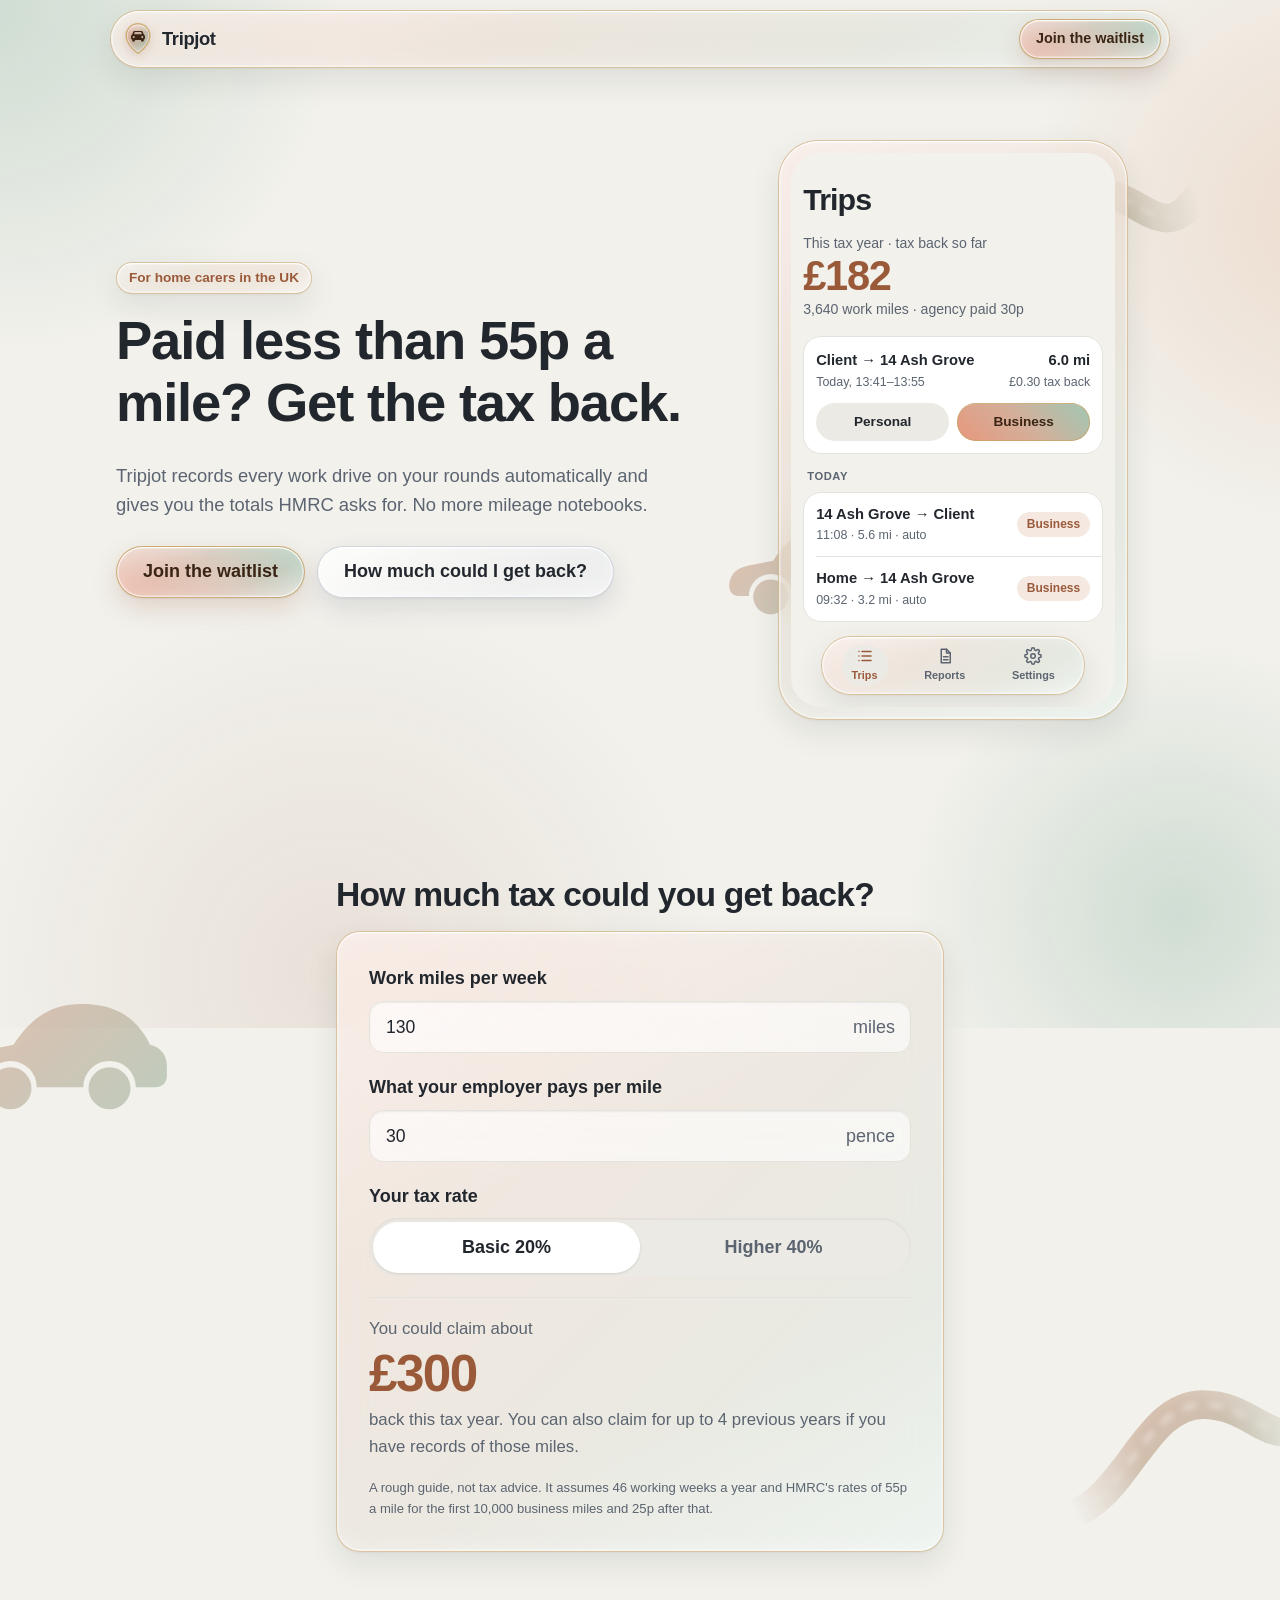
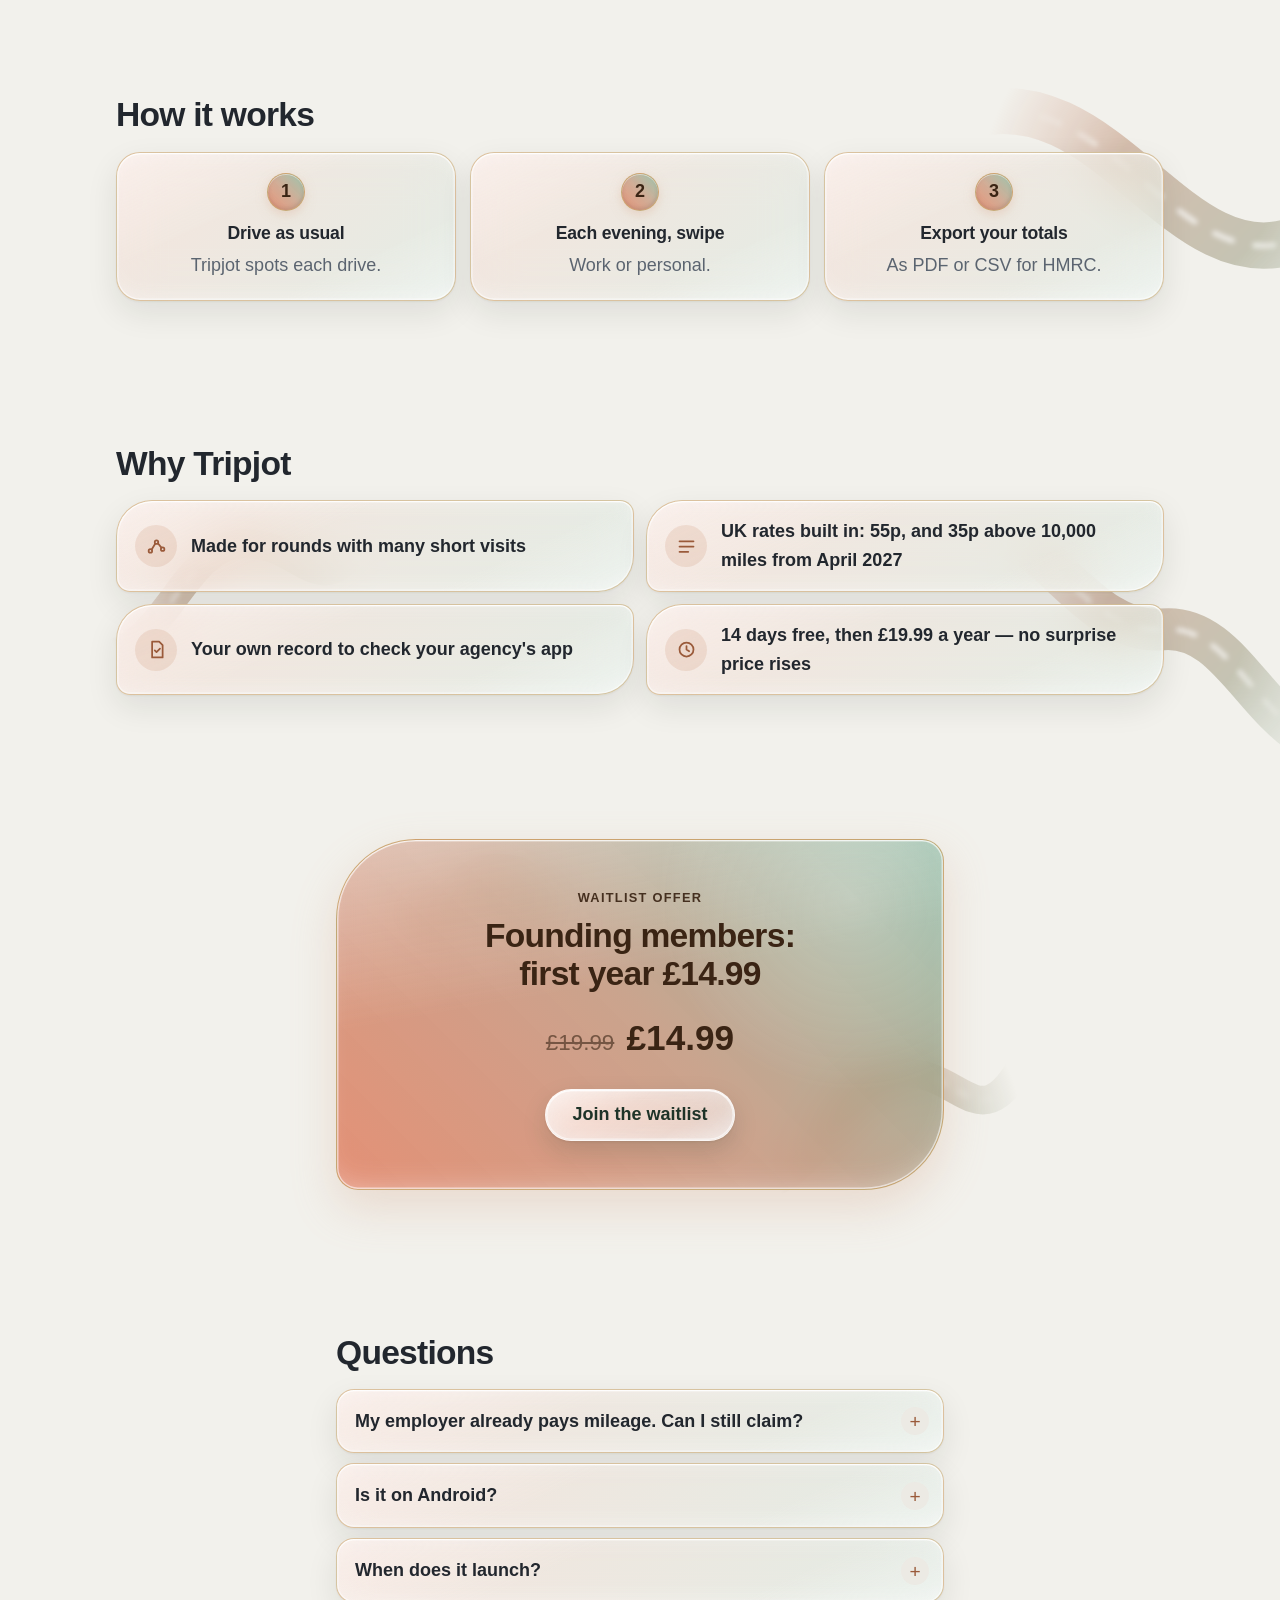
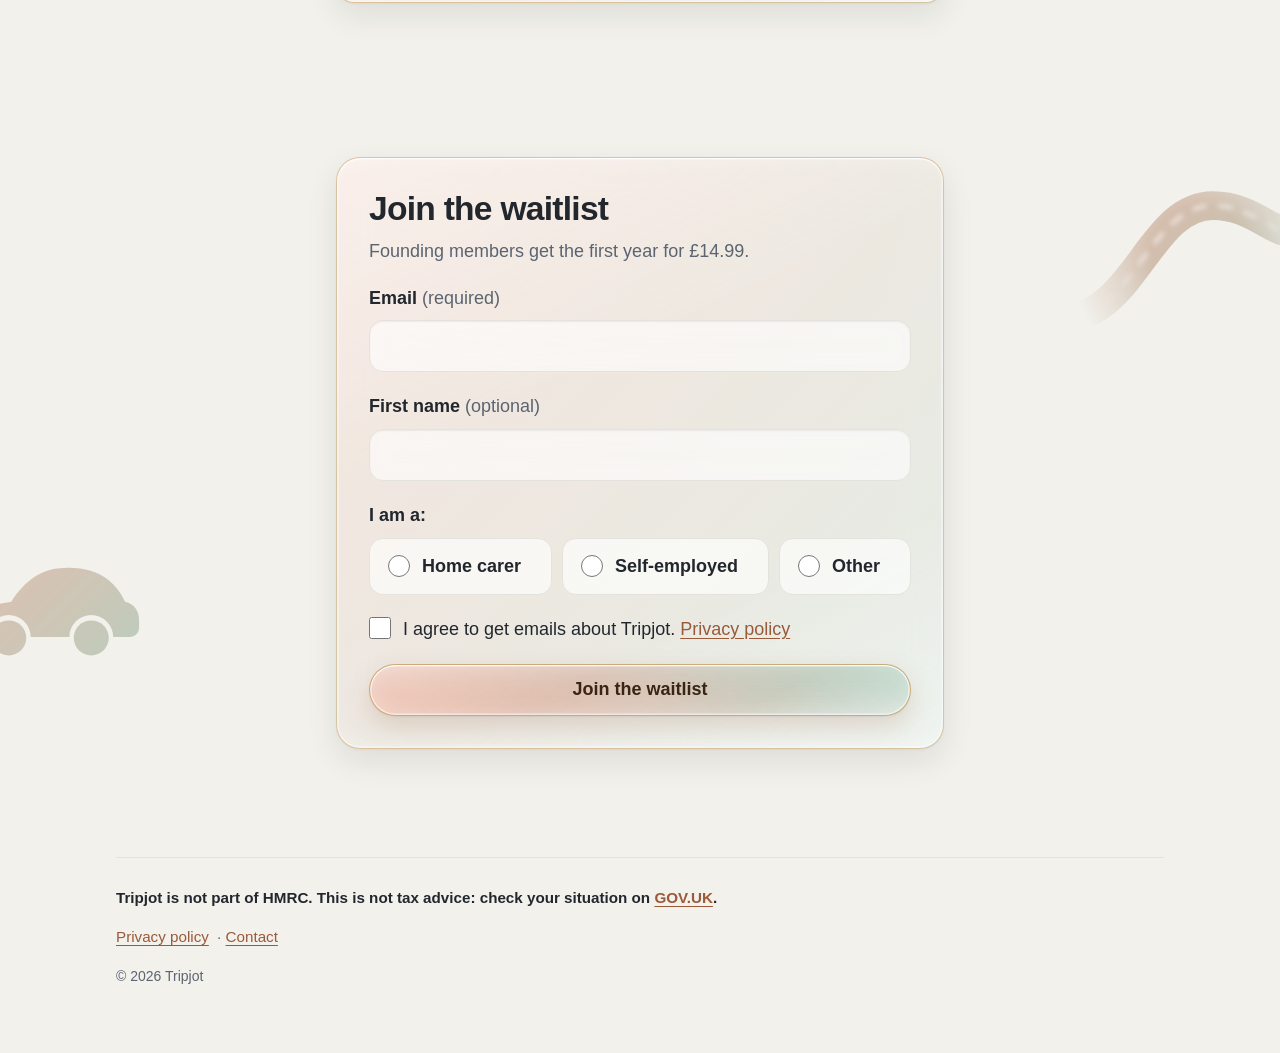
==== website/public/index.html @ 2e05c08e "Undo the three theme-switch repaint attempts and hide the theme/colour switches Restores app.js, the" ====
<!doctype html>
<html lang="en-GB">
<head>
  <meta charset="utf-8">
  <meta name="viewport" content="width=device-width, initial-scale=1, viewport-fit=cover">
  <title>Tripjot – mileage tax back for home carers</title>
  <meta name="description" content="Paid less than 55p a mile? Tripjot records every work drive on your rounds automatically and gives you the totals HMRC asks for. Built for home carers in the UK.">
  <meta property="og:title" content="Paid less than 55p a mile? Get the tax back.">
  <meta property="og:description" content="Tripjot records every work drive on your rounds automatically. Built for home carers in the UK. Join the waitlist.">
  <meta property="og:type" content="website">
  <meta property="og:site_name" content="Tripjot">
  <meta property="og:url" content="https://tripjot.app/">
  <meta property="og:image" content="https://tripjot.app/og-image.png">
  <meta property="og:image:width" content="1200">
  <meta property="og:image:height" content="630">
  <meta property="og:image:alt" content="Tripjot: paid less than 55p a mile? Get the tax back.">
  <meta property="og:locale" content="en_GB">
  <meta name="twitter:card" content="summary_large_image">
  <meta name="color-scheme" content="light dark">
  <meta name="theme-color" content="#f2f1ec">
  <link rel="canonical" href="https://tripjot.app/">
  <link rel="icon" href="favicon-copper.svg" type="image/svg+xml">
  <link rel="stylesheet" href="styles.css">
  <script src="theme.js"></script>
  <script defer src="https://cloud.umami.is/script.js" data-website-id="fa9ec1e7-fa1b-4f65-b06d-aec7f8051160" data-domains="tripjot.app"></script>
</head>
<body>
  <header class="topbar">
    <div class="wrap topbar-inner">
      <a class="logo" href="#top" aria-label="Tripjot home">
        <svg class="logo-mark" viewBox="0 0 64 64" aria-hidden="true"><defs><clipPath id="lgClip"><path d="M32 5C20.4 5 11 14.2 11 25.6c0 14.6 16.4 28.4 19.4 30.8a2.5 2.5 0 0 0 3.2 0C36.6 54 53 40.2 53 25.6 53 14.2 43.6 5 32 5z"/></clipPath><mask id="lgCar" maskUnits="userSpaceOnUse" x="0" y="0" width="64" height="64"><path fill="#fff" d="M25.6 17.6h12.8a2.2 2.2 0 0 1 2 1.4l2.2 5.8H21.4l2.2-5.8a2.2 2.2 0 0 1 2-1.4z"/><rect fill="#fff" x="19.6" y="24" width="24.8" height="9.6" rx="3.2"/><rect fill="#fff" x="21.8" y="32" width="4.8" height="4.4" rx="1.5"/><rect fill="#fff" x="37.4" y="32" width="4.8" height="4.4" rx="1.5"/><path fill="#000" d="M26.4 19.6h11.2l1.5 3.8H24.9z"/><circle fill="#000" cx="24.4" cy="28.6" r="1.9"/><circle fill="#000" cx="39.6" cy="28.6" r="1.9"/></mask><linearGradient id="lgTint" x1="0" y1="0" x2="1" y2="1"><stop offset="0" class="lg-a"/><stop offset="1" class="lg-b"/></linearGradient><linearGradient id="lgSheen" x1="0" y1="0" x2="1" y2="1"><stop offset="0" class="lg-s"/><stop offset=".38" class="lg-0"/><stop offset=".72" class="lg-0"/><stop offset="1" class="lg-s"/></linearGradient><linearGradient id="lgGlowT" x1="0" y1="0" x2="0" y2="1"><stop offset="0" class="lg-g"/><stop offset="1" class="lg-0"/></linearGradient><linearGradient id="lgGlowB" x1="0" y1="1" x2="0" y2="0"><stop offset="0" class="lg-g"/><stop offset="1" class="lg-0"/></linearGradient></defs><path class="lg-base" d="M32 5C20.4 5 11 14.2 11 25.6c0 14.6 16.4 28.4 19.4 30.8a2.5 2.5 0 0 0 3.2 0C36.6 54 53 40.2 53 25.6 53 14.2 43.6 5 32 5z"/><path d="M32 5C20.4 5 11 14.2 11 25.6c0 14.6 16.4 28.4 19.4 30.8a2.5 2.5 0 0 0 3.2 0C36.6 54 53 40.2 53 25.6 53 14.2 43.6 5 32 5z" fill="url(#lgTint)"/><g clip-path="url(#lgClip)"><rect width="64" height="64" fill="url(#lgSheen)" opacity=".7"/><rect y="5" width="64" height="16" fill="url(#lgGlowT)"/><rect y="40" width="64" height="18" fill="url(#lgGlowB)" opacity=".7"/><path class="lg-in" d="M32 5C20.4 5 11 14.2 11 25.6c0 14.6 16.4 28.4 19.4 30.8a2.5 2.5 0 0 0 3.2 0C36.6 54 53 40.2 53 25.6 53 14.2 43.6 5 32 5z" fill="none" stroke-width="3" vector-effect="non-scaling-stroke"/></g><path class="lg-rim" d="M32 5C20.4 5 11 14.2 11 25.6c0 14.6 16.4 28.4 19.4 30.8a2.5 2.5 0 0 0 3.2 0C36.6 54 53 40.2 53 25.6 53 14.2 43.6 5 32 5z" fill="none" stroke-width="1.5" vector-effect="non-scaling-stroke"/><rect class="lg-car" width="64" height="64" mask="url(#lgCar)"/></svg>
        <span>Tripjot</span>
      </a>
      <a class="btn btn-small" href="#waitlist" data-track="cta_click">Join the waitlist</a>
    </div>
  </header>

  <main id="top">
    <!-- 1. Hero -->
    <section class="hero">
      <div class="wrap hero-grid">
        <div class="hero-text">
          <p class="chip chip-glass eyebrow">For home carers in the UK</p>
          <h1>Paid less than 55p a mile? Get the tax back.</h1>
          <p class="lead">Tripjot records every work drive on your rounds automatically and gives you the totals HMRC asks for. No more mileage notebooks.</p>
          <div class="hero-actions">
            <a class="btn" href="#waitlist" data-track="cta_click">Join the waitlist</a>
            <a class="btn btn-glass" href="#calculator">How much could I get back?</a>
          </div>
        </div>

        <div class="hero-art" aria-hidden="true">
          <div class="orb orb-solid-a" style="width:230px; right:-40px; top:-30px"></div>
          <div class="orb orb-solid-b" style="width:180px; left:-30px; bottom:60px"></div>
          <div class="phone">
            <div class="app">
              <div class="app-head">
                <div class="app-title">Trips</div>
                <div class="app-sub">This tax year · tax back so far</div>
                <div class="app-big">£182</div>
                <div class="app-sub">3,640 work miles · agency paid 30p</div>
              </div>
              <div class="app-card app-review">
                <div class="app-row">
                  <div><b>Client → 14 Ash Grove</b><small>Today, 13:41–13:55</small></div>
                  <div class="r"><b>6.0 mi</b><small>£0.30 tax back</small></div>
                </div>
                <div class="app-pills"><span class="app-pill">Personal</span><span class="app-pill biz">Business</span></div>
              </div>
              <div class="app-label">Today</div>
              <div class="app-card app-list">
                <div class="app-row"><div><b>14 Ash Grove → Client</b><small>11:08 · 5.6 mi · auto</small></div><span class="app-chip">Business</span></div>
                <div class="app-row"><div><b>Home → 14 Ash Grove</b><small>09:32 · 3.2 mi · auto</small></div><span class="app-chip">Business</span></div>
              </div>
              <div class="tabbar">
                <span class="on"><svg viewBox="0 0 24 24"><path d="M8 6h12M8 12h12M8 18h12M4 6h.01M4 12h.01M4 18h.01"/></svg>Trips</span>
                <span><svg viewBox="0 0 24 24"><path d="M7 3h7l5 5v13H7z"/><path d="M14 3v5h5M10 13h6M10 17h6"/></svg>Reports</span>
                <span><svg viewBox="0 0 24 24"><circle cx="12" cy="12" r="3"/><path d="M19.4 15a1.7 1.7 0 0 0 .3 1.8l.1.1a2 2 0 1 1-2.8 2.8l-.1-.1a1.7 1.7 0 0 0-1.8-.3 1.7 1.7 0 0 0-1 1.5V21a2 2 0 1 1-4 0v-.1a1.7 1.7 0 0 0-1.1-1.5 1.7 1.7 0 0 0-1.8.3l-.1.1a2 2 0 1 1-2.8-2.8l.1-.1a1.7 1.7 0 0 0 .3-1.8 1.7 1.7 0 0 0-1.5-1H3a2 2 0 1 1 0-4h.1a1.7 1.7 0 0 0 1.5-1.1 1.7 1.7 0 0 0-.3-1.8l-.1-.1a2 2 0 1 1 2.8-2.8l.1.1a1.7 1.7 0 0 0 1.8.3H9a1.7 1.7 0 0 0 1-1.5V3a2 2 0 1 1 4 0v.1a1.7 1.7 0 0 0 1 1.5 1.7 1.7 0 0 0 1.8-.3l.1-.1a2 2 0 1 1 2.8 2.8l-.1.1a1.7 1.7 0 0 0-.3 1.8V9a1.7 1.7 0 0 0 1.5 1H21a2 2 0 1 1 0 4h-.1a1.7 1.7 0 0 0-1.5 1z"/></svg>Settings</span>
              </div>
            </div>
          </div>
        </div>
      </div>
    </section>

    <!-- 2. Calculator -->
    <section class="section" id="calculator">
      <div class="orb orb-solid-b" aria-hidden="true" style="width:240px; left:-60px; top:120px"></div>
      <div class="orb orb-solid-a" aria-hidden="true" style="width:200px; right:-40px; bottom:40px"></div>
      <div class="wrap narrow">
        <h2>How much tax could you get back?</h2>
        <form class="calc card" id="calc" novalidate>
          <div class="field">
            <label for="miles">Work miles per week</label>
            <div class="input-unit">
              <input id="miles" name="miles" type="number" inputmode="decimal" min="0" max="2000" step="1" value="130">
              <span class="unit">miles</span>
            </div>
          </div>
          <div class="field">
            <label for="pence">What your employer pays per mile</label>
            <div class="input-unit">
              <input id="pence" name="pence" type="number" inputmode="decimal" min="0" max="100" step="1" value="30">
              <span class="unit">pence</span>
            </div>
          </div>
          <fieldset class="field">
            <legend>Your tax rate</legend>
            <div class="seg">
              <input type="radio" id="rate20" name="rate" value="0.2" checked>
              <label for="rate20">Basic 20%</label>
              <input type="radio" id="rate40" name="rate" value="0.4">
              <label for="rate40">Higher 40%</label>
            </div>
          </fieldset>

          <div class="result" aria-live="polite">
            <p class="result-main" id="calc-result">You could claim about <strong>£300</strong> back this tax year. You can also claim for up to 4 previous years if you have records of those miles.</p>
            <p class="result-none" id="calc-none" hidden>At 55p a mile or more, there is no gap to claim tax back on.</p>
          </div>
          <p class="fineprint">A rough guide, not tax advice. It assumes 46 working weeks a year and HMRC's rates of 55p a mile for the first 10,000 business miles and <span id="over-rate">25p</span> after that.</p>
        </form>
      </div>
    </section>

    <!-- 3. How it works -->
    <section class="section" id="how">
      <div class="orb orb-a" aria-hidden="true" style="width:420px; right:-120px; top:-40px"></div>
      <div class="wrap">
        <h2>How it works</h2>
        <ol class="steps">
          <li>
            <span class="step-num">1</span>
            <h3>Drive as usual</h3>
            <p>Tripjot spots each drive.</p>
          </li>
          <li>
            <span class="step-num">2</span>
            <h3>Each evening, swipe</h3>
            <p>Work or personal.</p>
          </li>
          <li>
            <span class="step-num">3</span>
            <h3>Export your totals</h3>
            <p>As PDF or CSV for HMRC.</p>
          </li>
        </ol>
      </div>
    </section>

    <!-- 4. Why Tripjot -->
    <section class="section" id="why">
      <div class="orb orb-solid-a" aria-hidden="true" style="width:180px; left:8%; top:90px"></div>
      <div class="orb orb-b" aria-hidden="true" style="width:380px; right:-80px; bottom:-60px"></div>
      <div class="wrap">
        <h2>Why Tripjot</h2>
        <ul class="why">
          <li><span class="why-icon" aria-hidden="true">
            <svg viewBox="0 0 24 24"><circle cx="5" cy="17" r="2"/><circle cx="12" cy="7" r="2"/><circle cx="19" cy="15" r="2"/><path d="M6.5 15.5 10.5 8.8M13.6 8.3l4 5"/></svg></span>
            <p>Made for rounds with many short visits</p></li>
          <li><span class="why-icon" aria-hidden="true">
            <svg viewBox="0 0 24 24"><path d="M4 6h16M4 12h16M4 18h10"/></svg></span>
            <p>UK rates built in: 55p, and 35p above 10,000 miles from April 2027</p></li>
          <li><span class="why-icon" aria-hidden="true">
            <svg viewBox="0 0 24 24"><path d="M7 3h8l4 4v14H7z"/><path d="M10 13l2 2 4-4"/></svg></span>
            <p>Your own record to check your agency's app</p></li>
          <li><span class="why-icon" aria-hidden="true">
            <svg viewBox="0 0 24 24"><circle cx="12" cy="12" r="8"/><path d="M12 8v4l3 2"/></svg></span>
            <p>14 days free, then £19.99 a year — no surprise price rises</p></li>
        </ul>
      </div>
    </section>

    <!-- 5. Founders offer -->
    <section class="section" id="offer">
      <div class="orb orb-solid-b" aria-hidden="true" style="width:200px; left:calc(50% - 260px); top:20px"></div>
      <div class="orb orb-solid-a" aria-hidden="true" style="width:160px; left:calc(50% + 120px); bottom:10px"></div>
      <div class="wrap narrow">
        <div class="offer">
          <p class="offer-kicker">Waitlist offer</p>
          <h2>Founding members: first year £14.99</h2>
          <p class="offer-price"><span class="old">£19.99</span> <span class="new">£14.99</span></p>
          <a class="btn btn-glass" href="#waitlist" data-track="cta_click">Join the waitlist</a>
        </div>
      </div>
    </section>

    <!-- 6. FAQ -->
    <section class="section" id="faq">
      <div class="wrap narrow">
        <h2>Questions</h2>
        <div class="faq">
          <details>
            <summary>My employer already pays mileage. Can I still claim?</summary>
            <p>Yes, if they pay less than 55p a mile, you can claim tax relief on the difference.</p>
          </details>
          <details>
            <summary>Is it on Android?</summary>
            <p>iPhone first.</p>
          </details>
          <details>
            <summary>When does it launch?</summary>
            <p>Early 2027.</p>
          </details>
        </div>
      </div>
    </section>

    <!-- 7. Waitlist -->
    <section class="section" id="waitlist">
      <div class="orb orb-solid-a" aria-hidden="true" style="width:260px; right:-50px; top:40px"></div>
      <div class="orb orb-solid-b" aria-hidden="true" style="width:200px; left:-50px; bottom:120px"></div>
      <div class="wrap narrow">
        <div class="card form-card">
          <h2>Join the waitlist</h2>
          <p class="muted">Founding members get the first year for £14.99.</p>

          <form id="waitlist-form" name="waitlist" method="POST" data-netlify="true" netlify-honeypot="company" novalidate>
            <input type="hidden" name="form-name" value="waitlist">
            <input type="hidden" name="utm_source"><input type="hidden" name="utm_medium"><input type="hidden" name="utm_campaign"><input type="hidden" name="utm_content"><input type="hidden" name="utm_term">
            <input type="hidden" name="consent_text"><input type="hidden" name="signed_up_at"><input type="hidden" name="page">
            <div class="field">
              <label for="email">Email <span class="req">(required)</span></label>
              <input id="email" name="email" type="email" autocomplete="email" required>
              <p class="error" id="email-error" hidden>Please enter a valid email address.</p>
            </div>
            <div class="field">
              <label for="first_name">First name <span class="opt">(optional)</span></label>
              <input id="first_name" name="first_name" type="text" autocomplete="given-name">
            </div>
            <fieldset class="field">
              <legend>I am a:</legend>
              <div class="choices">
                <label class="choice"><input type="radio" name="role" value="home_carer" required> <span>Home carer</span></label>
                <label class="choice"><input type="radio" name="role" value="self_employed"> <span>Self-employed</span></label>
                <label class="choice"><input type="radio" name="role" value="other"> <span>Other</span></label>
              </div>
              <p class="error" id="role-error" hidden>Please choose one option.</p>
            </fieldset>
            <div class="field consent">
              <label class="check">
                <input type="checkbox" id="consent" name="consent" value="yes" required>
                <span>I agree to get emails about Tripjot. <a href="privacy.html" target="_blank" rel="noopener">Privacy policy</a></span>
              </label>
              <p class="error" id="consent-error" hidden>Please tick the box so we can email you.</p>
            </div>

            <!-- spam trap: real people never see or fill this -->
            <div class="hp" aria-hidden="true">
              <label for="company">Company</label>
              <input id="company" name="company" type="text" tabindex="-1" autocomplete="off">
            </div>

            <button class="btn btn-wide" type="submit" id="submit-btn">Join the waitlist</button>
            <p class="error" id="form-error" hidden>Sorry, something went wrong. Please try again.</p>
          </form>

          <div class="thanks" id="thanks" hidden tabindex="-1">
            <h3>You're on the list.</h3>
            <p>We'll email you when Tripjot launches, with your founding member price.</p>
          </div>
        </div>
      </div>
    </section>
  </main>

  <!-- Floating glass button on phones -->
  <div class="dock" id="dock">
    <div class="dock-text"><b>£14.99</b><span>first year</span></div>
    <a class="btn" href="#waitlist" data-track="cta_click" tabindex="-1">Join the waitlist</a>
  </div>

  <!-- 8. Footer -->
  <footer class="footer">
    <div class="wrap">
      <div class="footer-inner">
        <p>Tripjot is not part of HMRC. This is not tax advice: check your situation on <a href="https://www.gov.uk/tax-relief-for-employees/vehicles-you-use-for-work" rel="noopener">GOV.UK</a>.</p>
        <div class="theme-row" hidden>
          <div class="theme-seg" role="group" aria-label="Theme">
            <button type="button" data-theme-set="auto" aria-pressed="true">Auto</button>
            <button type="button" data-theme-set="light" aria-pressed="false">Light</button>
            <button type="button" data-theme-set="dark" aria-pressed="false">Dark</button>
          </div>
          <p class="theme-note muted">Auto follows your device: light in the day, dark at night.</p>
        </div>
        <div class="theme-row" hidden>
          <div class="theme-seg" role="group" aria-label="Colour">
            <button type="button" data-accent-set="sage" aria-pressed="false">Sage</button>
            <button type="button" data-accent-set="copper" aria-pressed="true">Copper</button>
          </div>
        </div>
        <p class="footer-links">
          <a href="privacy.html">Privacy policy</a>
          <span aria-hidden="true">·</span>
          <a data-contact-link href="mailto:hellotripjot@gmail.com">Contact</a>
        </p>
        <p class="muted small">© 2026 Tripjot</p>
      </div>
    </div>
  </footer>

  <script src="config.js"></script>
  <script src="app.js"></script>
</body>
</html>
---- website/public/styles.css ----
/* Tripjot site — matches the iOS app ("Design D"):
   light and dark both use the brand green (dark uses a brighter mint green for contrast), Liquid Glass surfaces. */

/* ---------- Tokens: light ---------- */
:root {
  --bg: #f2f1ec;
  --card: #ffffff;
  --field: rgba(255, 255, 255, .62);
  --line: #e4e2dc;
  --soft: #eceae4;
  --ink: #22272e;
  --muted: #5b6470;
  --accent: #9dbba3;          /* pastel sage: fills (buttons, chips) */
  --accent-hover: #93b39a;
  --on-accent: #1e3328;       /* deep green ink on the pastel fill */
  --accent-ink: #3d6250;      /* muted sage for text, numbers, links */
  --gloss: .38;
  /* Green glass button (mint -> butter, green rim) */
  --gbtn-fill: linear-gradient(135deg, rgba(158, 224, 190, .92) 0%, rgba(186, 228, 198, .86) 48%, rgba(240, 236, 176, .9) 100%);
  --gbtn-rim: linear-gradient(135deg, #48b983 0%, #8fcf98 45%, #d3d57a 100%);
  --gbtn-edge: rgba(72, 185, 131, .7);
  --gbtn-text: #17301f;
  --gbtn-glow: rgba(70, 160, 115, .30);
  /* Grey frosted-glass button */
  --sbtn-fill: linear-gradient(135deg, rgba(255, 255, 255, .66) 0%, rgba(232, 235, 240, .48) 55%, rgba(214, 219, 227, .5) 100%);
  --sbtn-rim: linear-gradient(135deg, rgba(255, 255, 255, 1) 0%, rgba(255, 255, 255, .4) 55%, rgba(190, 197, 207, .85) 100%);
  --sbtn-text: #22272e;
  --sbtn-shadow: 0 8px 20px rgba(30, 40, 60, .13), 0 1px 2px rgba(30, 40, 60, .10);
  --sbtn-top: rgba(255, 255, 255, .95);
  --streak: .4;
  /* "green glass": translucent accent with a soft top reflection */
  --accent-glass:
    linear-gradient(180deg, rgba(255, 255, 255, var(--gloss)) 0%, rgba(255, 255, 255, calc(var(--gloss) * .25)) 46%, rgba(255, 255, 255, 0) 54%, rgba(0, 0, 0, .05) 100%),
    color-mix(in srgb, var(--accent) 90%, transparent);
  --chip-bg: rgba(157, 187, 163, .26);
  --chip-fg: #3d6250;
  --warn: #8a4b0b;
  --warn-bg: #fbefd9;
  --error: #b42318;

  /* Liquid Glass */
  --glass: rgba(255, 255, 255, .40);
  --glass-strong: rgba(255, 255, 255, .60);
  --glass-rim: rgba(255, 255, 255, .85);
  --glass-edge: rgba(22, 24, 29, .07);
  --glass-shine: rgba(255, 255, 255, .55);
  --glass-shadow: 0 1px 2px rgba(22, 30, 26, .05), 0 12px 32px rgba(22, 30, 26, .09);
  --blob-a: rgba(76, 122, 114, .38);   /* sage  #4C7A72 */
  --blob-b: rgba(197, 139, 75, .32);   /* copper #C58B4B */
  --blob-c: rgba(46, 74, 92, .24);     /* slate #2E4A5C */
  --glass-glow: rgba(255, 255, 255, .55);
  /* tinted glass: mint top-left fading to soft butter bottom-right, with a sage rim */
  --tint-a: rgba(150, 214, 182, .30);
  --tint-b: rgba(238, 232, 168, .26);
  --rim-tint: rgba(118, 178, 142, .55);
  --rim-inner: rgba(255, 255, 255, .55);

  --num-font: -apple-system, BlinkMacSystemFont, "SF Pro Display", "Segoe UI", Roboto, sans-serif;
  --radius: 24px;
  color-scheme: light;
}

/* ---------- Tokens: dark (system setting, unless the visitor picked Light) ---------- */
@media (prefers-color-scheme: dark) {
  :root:not([data-theme="light"]) {
    --bg: #0f1115; --card: #1a1d24; --field: rgba(10, 12, 16, .45); --line: #2a2e37; --soft: #2a2e37;
    --ink: #f2f3f5; --muted: #a3a9b4;
    --accent: #9cc2a8; --accent-hover: #a9cbb4; --on-accent: #10201a; --accent-ink: #a9cdb5; --gloss: .24; --gbtn-fill: linear-gradient(135deg, rgba(140, 212, 172, .86) 0%, rgba(150, 206, 170, .80) 48%, rgba(206, 206, 142, .80) 100%); --gbtn-rim: linear-gradient(135deg, #6ad49e 0%, #a4d9a6 45%, #d9da8c 100%); --gbtn-edge: rgba(106, 212, 158, .6); --gbtn-text: #0f2018; --gbtn-glow: rgba(110, 200, 150, .22); --sbtn-fill: linear-gradient(135deg, rgba(255, 255, 255, .17) 0%, rgba(255, 255, 255, .07) 55%, rgba(255, 255, 255, .10) 100%); --sbtn-rim: linear-gradient(135deg, rgba(255, 255, 255, .55) 0%, rgba(255, 255, 255, .10) 55%, rgba(255, 255, 255, .28) 100%); --sbtn-text: #f2f3f5; --sbtn-shadow: 0 8px 22px rgba(0, 0, 0, .45), 0 1px 2px rgba(0, 0, 0, .3); --sbtn-top: rgba(255, 255, 255, .28); --streak: .16;
    --chip-bg: rgba(156, 194, 168, .14); --chip-fg: #b9d8c3; --warn: #f7c46c; --warn-bg: #3a2e14; --error: #ff8a7a;
    --glass: rgba(34, 38, 47, .38); --glass-strong: rgba(26, 29, 36, .55);
    --glass-rim: rgba(255, 255, 255, .14); --glass-edge: rgba(0, 0, 0, .35); --glass-shine: rgba(255, 255, 255, .10);
    --glass-shadow: 0 1px 2px rgba(0, 0, 0, .3), 0 14px 40px rgba(0, 0, 0, .45);
    --blob-a: rgba(156, 194, 168, .16); --blob-b: rgba(76, 122, 114, .30); --blob-c: rgba(46, 74, 92, .50); --glass-glow: rgba(255, 255, 255, .10); --tint-a: rgba(140, 200, 165, .13); --tint-b: rgba(214, 206, 140, .07); --rim-tint: rgba(150, 200, 170, .32); --rim-inner: rgba(255, 255, 255, .07);
    --num-font: ui-rounded, "SF Pro Rounded", -apple-system, BlinkMacSystemFont, "Segoe UI", Roboto, sans-serif;
    color-scheme: dark;
  }
}
/* ---------- Tokens: dark (picked by the visitor) ---------- */
:root[data-theme="dark"] {
  --bg: #0f1115; --card: #1a1d24; --field: rgba(10, 12, 16, .45); --line: #2a2e37; --soft: #2a2e37;
  --ink: #f2f3f5; --muted: #a3a9b4;
  --accent: #9cc2a8; --accent-hover: #a9cbb4; --on-accent: #10201a; --accent-ink: #a9cdb5; --gloss: .24; --gbtn-fill: linear-gradient(135deg, rgba(140, 212, 172, .86) 0%, rgba(150, 206, 170, .80) 48%, rgba(206, 206, 142, .80) 100%); --gbtn-rim: linear-gradient(135deg, #6ad49e 0%, #a4d9a6 45%, #d9da8c 100%); --gbtn-edge: rgba(106, 212, 158, .6); --gbtn-text: #0f2018; --gbtn-glow: rgba(110, 200, 150, .22); --sbtn-fill: linear-gradient(135deg, rgba(255, 255, 255, .17) 0%, rgba(255, 255, 255, .07) 55%, rgba(255, 255, 255, .10) 100%); --sbtn-rim: linear-gradient(135deg, rgba(255, 255, 255, .55) 0%, rgba(255, 255, 255, .10) 55%, rgba(255, 255, 255, .28) 100%); --sbtn-text: #f2f3f5; --sbtn-shadow: 0 8px 22px rgba(0, 0, 0, .45), 0 1px 2px rgba(0, 0, 0, .3); --sbtn-top: rgba(255, 255, 255, .28); --streak: .16;
  --chip-bg: rgba(156, 194, 168, .14); --chip-fg: #b9d8c3; --warn: #f7c46c; --warn-bg: #3a2e14; --error: #ff8a7a;
  --glass: rgba(34, 38, 47, .38); --glass-strong: rgba(26, 29, 36, .55);
  --glass-rim: rgba(255, 255, 255, .14); --glass-edge: rgba(0, 0, 0, .35); --glass-shine: rgba(255, 255, 255, .10);
  --glass-shadow: 0 1px 2px rgba(0, 0, 0, .3), 0 14px 40px rgba(0, 0, 0, .45);
  --blob-a: rgba(156, 194, 168, .16); --blob-b: rgba(76, 122, 114, .30); --blob-c: rgba(46, 74, 92, .50); --glass-glow: rgba(255, 255, 255, .10); --tint-a: rgba(140, 200, 165, .13); --tint-b: rgba(214, 206, 140, .07); --rim-tint: rgba(150, 200, 170, .32); --rim-inner: rgba(255, 255, 255, .07);
  --num-font: ui-rounded, "SF Pro Rounded", -apple-system, BlinkMacSystemFont, "Segoe UI", Roboto, sans-serif;
  color-scheme: dark;
}

/* ---------- Base ---------- */
* { box-sizing: border-box; }
html { scroll-behavior: smooth; -webkit-text-size-adjust: 100%; background: var(--bg); }
@media (prefers-reduced-motion: reduce) { html { scroll-behavior: auto; } * { transition: none !important; } }

body {
  margin: 0;
  min-height: 100vh;
  background: transparent;
  color: var(--ink);
  font-family: -apple-system, BlinkMacSystemFont, "SF Pro Text", "Segoe UI", Roboto, "Helvetica Neue", Arial, sans-serif;
  font-size: 17px;
  line-height: 1.6;
  -webkit-font-smoothing: antialiased;
  transition: background-color .3s, color .3s;
}

/* Soft colour fields behind the glass (like the app's notification preview) */
body::before {
  content: "";
  position: fixed; inset: -10vmax; z-index: -1; pointer-events: none;
  background:
    radial-gradient(38vmax 38vmax at 8% 12%, var(--blob-a), transparent 70%),
    radial-gradient(34vmax 34vmax at 95% 30%, var(--blob-b), transparent 70%),
    radial-gradient(42vmax 42vmax at 30% 95%, var(--blob-c), transparent 70%),
    radial-gradient(30vmax 30vmax at 85% 90%, var(--blob-a), transparent 70%);
}

h1, h2, h3 { line-height: 1.14; letter-spacing: -0.022em; margin: 0 0 .5em; text-wrap: balance; }
h1 { font-size: clamp(2.1rem, 7.5vw, 3.4rem); font-weight: 740; }
h2 { font-size: clamp(1.5rem, 4.6vw, 2.1rem); font-weight: 700; }
h3 { font-size: 1.1rem; font-weight: 700; letter-spacing: -0.01em; }
p { margin: 0 0 1em; }
a { color: var(--accent-ink); text-underline-offset: 3px; }
a:hover { color: var(--accent-ink); text-decoration-thickness: 2px; }
:focus-visible { outline: 3px solid var(--accent-ink); outline-offset: 3px; border-radius: 10px; }

.wrap { max-width: 1080px; margin: 0 auto; padding: 0 16px; }
.narrow { max-width: 640px; }
.muted { color: var(--muted); }
.small { font-size: .875rem; }
.num { font-family: var(--num-font); font-variant-numeric: tabular-nums; }
.label { font-size: .8rem; font-weight: 600; letter-spacing: .04em; text-transform: uppercase; color: var(--muted); }

/* ---------- Liquid Glass ---------- */
.glass, .card, .topbar-inner, .steps li, .why li, .faq details, .phone, .icon-btn, .btn-glass, .theme-seg, .tabbar, .dock, .chip-glass {
  position: relative;
  isolation: isolate;
  background: linear-gradient(135deg, var(--tint-a), var(--tint-b)), var(--glass);
  -webkit-backdrop-filter: blur(24px) saturate(180%);
  backdrop-filter: blur(24px) saturate(180%);
  border: 1.5px solid var(--rim-tint);
  box-shadow:
    inset 0 0 0 1.5px var(--rim-inner),
    inset 0 1px 0 var(--glass-rim),
    inset 0 0 0 .5px var(--glass-edge),
    inset 0 -14px 24px -18px var(--glass-glow),
    inset 0 14px 24px -20px var(--glass-glow),
    var(--glass-shadow);
}
/* specular sheen across the top-left edge */
.glass::before, .card::before, .topbar-inner::before, .steps li::before, .why li::before,
.faq details::before, .phone::before, .icon-btn::before, .btn-glass::before, .theme-seg::before, .tabbar::before, .dock::before, .chip-glass::before {
  content: "";
  position: absolute; inset: 0; z-index: -1; pointer-events: none;
  border-radius: inherit;
  background: linear-gradient(155deg, var(--glass-shine) 0%, transparent 38%, transparent 72%, var(--glass-shine) 100%);
  opacity: .7;
}
/* Content cards: a little more solid so text stays easy to read */
.card, .steps li, .why li, .faq details { background: linear-gradient(135deg, var(--tint-a), var(--tint-b)), var(--glass-strong); }

@supports not ((backdrop-filter: blur(1px)) or (-webkit-backdrop-filter: blur(1px))) {
  .glass, .card, .topbar-inner, .steps li, .why li, .faq details, .phone, .icon-btn, .btn-glass, .theme-seg, .tabbar, .dock, .chip-glass { background: var(--card); }
}

/* ---------- Buttons (pills, like the app) ---------- */
.btn {
  position: relative;
  display: inline-flex; align-items: center; justify-content: center; gap: 8px;
  min-height: 52px; padding: 0 26px;
  background: var(--accent);
  background: var(--accent-glass);
  -webkit-backdrop-filter: blur(14px) saturate(170%); backdrop-filter: blur(14px) saturate(170%);
  color: var(--on-accent);
  border: 0; border-radius: 999px;
  font: inherit; font-weight: 700; text-decoration: none; white-space: nowrap;
  cursor: pointer;
  box-shadow:
    inset 0 0 0 1px rgba(255, 255, 255, .22),
    inset 0 1px 0 rgba(255, 255, 255, .55),
    inset 0 -10px 18px -12px rgba(255, 255, 255, .35),
    0 8px 24px color-mix(in srgb, var(--accent) 28%, transparent);
  transition: transform .18s cubic-bezier(.3, .7, .4, 1.4), filter .15s, box-shadow .2s;
}
.btn:hover { color: var(--on-accent); filter: brightness(1.06); }
.btn:active { transform: scale(.96); }
.btn[disabled] { opacity: .6; cursor: wait; }
.btn-small { min-height: 40px; padding: 0 16px; font-size: .9rem; }
.btn-wide { width: 100%; }
.btn-glass { color: var(--ink); background: linear-gradient(135deg, var(--tint-a), var(--tint-b)), var(--glass); box-shadow: inset 0 0 0 1.5px var(--rim-inner), inset 0 1px 0 var(--glass-rim), var(--glass-shadow); }
.btn-glass:hover { color: var(--ink); }

.icon-btn {
  display: inline-grid; place-items: center;
  width: 40px; height: 40px; padding: 0;
  border-radius: 50%;
  color: var(--ink); cursor: pointer;
  transition: transform .18s cubic-bezier(.3, .7, .4, 1.4);
}
.icon-btn:active { transform: scale(.9); }
.icon-btn svg { width: 20px; height: 20px; fill: none; stroke: currentColor; stroke-width: 2; stroke-linecap: round; stroke-linejoin: round; }
.icon-btn .i-auto, .icon-btn .i-sun, .icon-btn .i-moon { display: none; }
[data-theme-pref="auto"] .icon-btn .i-auto,
[data-theme-pref="light"] .icon-btn .i-sun,
[data-theme-pref="dark"] .icon-btn .i-moon { display: block; }
html:not([data-theme-pref]) .icon-btn .i-auto { display: block; }

/* ---------- Top bar: floating glass capsule ---------- */
.topbar { position: sticky; top: 10px; z-index: 20; padding: 0 10px; }
.topbar-inner {
  display: flex; align-items: center; gap: 8px;
  max-width: 1060px; margin: 10px auto 0; height: 58px;
  padding: 0 8px 0 14px; border-radius: 999px;
}
.logo { display: inline-flex; align-items: center; gap: 9px; margin-right: auto; color: var(--ink); font-weight: 800; font-size: 1.15rem; text-decoration: none; letter-spacing: -0.02em; }
.logo:hover { color: var(--ink); }
.logo-mark { width: 30px; height: 30px; }
.logo-mark .b { fill: var(--accent); }
.logo-mark .l { stroke: var(--on-accent); }
.logo-mark .d { fill: var(--on-accent); }

/* ---------- Hero ---------- */
.hero { padding: 36px 0 52px; }
.hero-grid { display: grid; gap: 40px; }
.chip {
  display: inline-block; padding: 4px 12px; border-radius: 999px;
  background: var(--chip-bg); color: var(--chip-fg);
  font-size: .85rem; font-weight: 700;
}
.eyebrow { margin-bottom: 16px; }
.lead { font-size: 1.15rem; color: var(--muted); max-width: 34em; }
.hero-actions { display: flex; flex-wrap: wrap; align-items: center; gap: 12px; margin-top: 26px; }

/* App mock-up (mirrors the app's Trips screen) */
.hero-art { display: flex; justify-content: center; position: relative; }
.phone {
  width: 100%; max-width: 350px;
  border-radius: 40px; padding: 12px;
  background: linear-gradient(135deg, var(--tint-a), var(--tint-b)), var(--glass);
}
.app { background: var(--bg); border-radius: 30px; padding: 22px 12px 12px; position: relative; overflow: hidden; }
.app-title { font-size: 1.9rem; font-weight: 800; letter-spacing: -0.03em; margin-bottom: 8px; }
.app-sub { color: var(--muted); font-size: .88rem; font-weight: 500; }
.app-big { font-family: var(--num-font); font-weight: 800; font-size: 2.6rem; line-height: 1.05; color: var(--accent-ink); letter-spacing: -0.03em; font-variant-numeric: tabular-nums; }
.app-head { margin-bottom: 16px; }
.app-card { background: var(--card); border: 1px solid var(--line); border-radius: 18px; }
.app-review { padding: 12px; margin-bottom: 14px; }
.app-row { display: flex; justify-content: space-between; gap: 10px; }
.app-row b { display: block; font-size: .92rem; font-weight: 600; }
.app-row small { display: block; color: var(--muted); font-size: .78rem; }
.app-row .r { text-align: right; }
.app-row .r b { font-family: var(--num-font); font-variant-numeric: tabular-nums; }
.app-pills { display: grid; grid-template-columns: 1fr 1fr; gap: 8px; margin-top: 10px; }
.app-pill { text-align: center; border-radius: 999px; padding: 8px 0; font-size: .85rem; font-weight: 700; background: var(--soft); color: var(--ink); }
.app-pill.biz { background: var(--accent); background: var(--gbtn-fill); color: var(--gbtn-text); box-shadow: inset 0 0 0 1px var(--gbtn-edge), inset 0 1px 0 rgba(255, 255, 255, .6); }
.app-label { font-size: .7rem; font-weight: 600; letter-spacing: .05em; text-transform: uppercase; color: var(--muted); padding: 0 4px 6px; }
.app-list .app-row { padding: 10px 12px; align-items: center; }
.app-list .app-row + .app-row { border-top: 1px solid var(--line); margin-left: 12px; padding-left: 0; }
.app-chip { flex: 0 0 auto; background: var(--chip-bg); color: var(--chip-fg); border-radius: 999px; padding: 3px 10px; font-size: .75rem; font-weight: 700; }
.tabbar {
  display: flex; justify-content: space-around;
  margin: 14px 18px 0; padding: 8px 6px; border-radius: 999px;
  font-size: .68rem; font-weight: 600; color: var(--muted);
}
.tabbar span { display: grid; justify-items: center; gap: 2px; padding: 2px 10px; border-radius: 999px; }
.tabbar span.on { color: var(--accent-ink); background: var(--soft); }
.tabbar svg { width: 18px; height: 18px; fill: none; stroke: currentColor; stroke-width: 2; stroke-linecap: round; stroke-linejoin: round; }

/* ---------- Sections ---------- */
.section { padding: 48px 0; }
section[id] { scroll-margin-top: 84px; }
.section-head { margin-bottom: 20px; }
.card { border-radius: var(--radius); padding: 22px 18px; }

/* ---------- Forms (shared) ---------- */
.field { margin: 0 0 20px; border: 0; padding: 0; min-width: 0; }
label, legend { display: block; font-weight: 650; margin-bottom: 8px; padding: 0; }
.req, .opt { font-weight: 400; color: var(--muted); }
input[type="number"], input[type="email"], input[type="text"] {
  width: 100%; min-height: 52px; padding: 0 16px;
  font: inherit; font-size: 1.1rem; color: var(--ink);
  background: var(--field); border: 1.5px solid var(--line); border-radius: 14px;
  -webkit-backdrop-filter: blur(12px); backdrop-filter: blur(12px);
  box-shadow: inset 0 1px 2px rgba(0, 0, 0, .06);
  transition: border-color .15s, box-shadow .15s;
}
input:focus { border-color: var(--accent-ink); outline: none; box-shadow: 0 0 0 4px color-mix(in srgb, var(--accent) 20%, transparent); }
input[aria-invalid="true"] { border-color: var(--error); }
.error { color: var(--error); font-size: .92rem; font-weight: 600; margin: 8px 0 0; }

/* ---------- Calculator ---------- */
.input-unit { position: relative; }
.input-unit input { padding-right: 76px; }
.unit { position: absolute; right: 16px; top: 50%; transform: translateY(-50%); color: var(--muted); pointer-events: none; }
.seg { display: grid; grid-template-columns: 1fr 1fr; background: color-mix(in srgb, var(--soft) 70%, transparent); box-shadow: inset 0 1px 3px rgba(0, 0, 0, .08); border-radius: 999px; padding: 4px; }
.seg input { position: absolute; opacity: 0; pointer-events: none; }
.seg label { margin: 0; text-align: center; padding: 11px 8px; border-radius: 999px; cursor: pointer; font-weight: 600; color: var(--muted); transition: background .2s, color .2s; }
.seg input:checked + label { background: var(--card); color: var(--ink); font-weight: 750; box-shadow: 0 1px 3px rgba(0, 0, 0, .12), inset 0 1px 0 var(--glass-rim); }
.seg input:focus-visible + label { outline: 3px solid var(--accent-ink); outline-offset: 1px; }
.result { border-top: 1px solid var(--line); margin-top: 6px; padding-top: 18px; }
.result-main { font-size: 1.05rem; color: var(--muted); }
.result-main strong { display: block; font-family: var(--num-font); font-variant-numeric: tabular-nums; font-size: 3.2rem; line-height: 1.05; color: var(--accent-ink); letter-spacing: -0.03em; margin: 4px 0 6px; }
.result-none { font-weight: 600; }
.fineprint { font-size: .82rem; color: var(--muted); margin: 10px 0 0; }

/* ---------- Steps ---------- */
.steps { list-style: none; margin: 0; padding: 0; display: grid; gap: 14px; }
.steps li { border-radius: var(--radius); padding: 20px; }
.step-num {
  display: inline-grid; place-items: center; width: 38px; height: 38px; border-radius: 50%;
  background: var(--accent); background: var(--gbtn-fill); color: var(--gbtn-text) !important;
  border: 1.5px solid var(--gbtn-edge);
  color: var(--on-accent); font-family: var(--num-font); font-weight: 800; margin-bottom: 12px;
  box-shadow: inset 0 1px 0 rgba(255, 255, 255, .5), inset 0 -2px 4px rgba(0, 0, 0, .12), 0 4px 12px color-mix(in srgb, var(--accent) 35%, transparent);
}
.steps p { margin: 0; color: var(--muted); }

/* ---------- Why ---------- */
.why { list-style: none; margin: 0; padding: 0; display: grid; gap: 12px; }
.why li { display: flex; gap: 14px; align-items: center; border-radius: var(--radius); padding: 16px 18px; }
.why p { margin: 0; font-weight: 600; }
.why-icon { flex: 0 0 42px; height: 42px; border-radius: 50%; background: var(--chip-bg); display: grid; place-items: center; }
.why-icon svg { width: 21px; height: 21px; fill: none; stroke: var(--chip-fg); stroke-width: 2; stroke-linecap: round; stroke-linejoin: round; }

/* ---------- Offer: tinted glass ---------- */
.offer {
  position: relative; isolation: isolate; overflow: hidden;
  border-radius: 28px; padding: 34px 22px; text-align: center;
  color: var(--on-accent);
  background: var(--accent);
  background:
    linear-gradient(170deg, rgba(255, 255, 255, var(--gloss)) 0%, rgba(255, 255, 255, 0) 42%),
    linear-gradient(135deg, color-mix(in srgb, var(--accent) 85%, transparent) 0%, color-mix(in srgb, color-mix(in srgb, var(--accent) 70%, #eee6a4) 80%, transparent) 100%);
  -webkit-backdrop-filter: blur(20px) saturate(160%); backdrop-filter: blur(20px) saturate(160%);
  border: 1.5px solid var(--rim-tint);
  box-shadow: inset 0 0 0 1.5px var(--rim-inner), inset 0 1px 0 rgba(255, 255, 255, .5), inset 0 -18px 30px -22px rgba(255, 255, 255, .5), 0 18px 44px color-mix(in srgb, var(--accent) 30%, transparent);
}
.offer::before {
  content: ""; position: absolute; z-index: -1; width: 70%; aspect-ratio: 1; right: -20%; top: -45%;
  border-radius: 50%; background: radial-gradient(circle, rgba(255, 255, 255, .28), transparent 65%);
}
.offer h2 { color: var(--on-accent); }
.offer-kicker { text-transform: uppercase; letter-spacing: .1em; font-size: .8rem; font-weight: 800; opacity: .92; margin-bottom: 8px; }
.offer-price { font-family: var(--num-font); font-size: 1.4rem; margin-bottom: 22px; }
.offer-price .old { text-decoration: line-through; opacity: .6; margin-right: 6px; }
.offer-price .new { font-weight: 800; font-size: 2.2rem; }
.offer .btn-light {
  background: #1e3328; color: #f2f1ec;
  box-shadow: inset 0 1px 0 rgba(255, 255, 255, .18), 0 6px 18px rgba(30, 51, 40, .25);
}
:root[data-theme="dark"] .offer .btn-light { background: rgba(11, 26, 19, .82); color: #c6eed9; box-shadow: inset 0 1px 0 rgba(255, 255, 255, .12), 0 6px 18px rgba(0, 0, 0, .25); }
@media (prefers-color-scheme: dark) {
  :root:not([data-theme="light"]) .offer .btn-light { background: rgba(11, 26, 19, .82); color: #c6eed9; box-shadow: inset 0 1px 0 rgba(255, 255, 255, .12), 0 6px 18px rgba(0, 0, 0, .25); }
}

/* ---------- FAQ ---------- */
.faq details { border-radius: 18px; margin-bottom: 10px; }
.faq summary { cursor: pointer; padding: 17px 52px 17px 18px; font-weight: 650; list-style: none; position: relative; }
.faq summary::-webkit-details-marker { display: none; }
.faq summary::after {
  content: "+"; position: absolute; right: 14px; top: 50%; transform: translateY(-50%);
  width: 28px; height: 28px; border-radius: 50%; display: grid; place-items: center;
  background: var(--soft); color: var(--accent-ink); font-size: 1.2rem; font-weight: 500;
}
.faq details[open] summary::after { content: "−"; }
.faq details p { padding: 0 18px 18px; margin: 0; color: var(--muted); }

/* ---------- Waitlist form ---------- */
.form-card h2 { margin-bottom: .25em; }
.choices { display: grid; gap: 8px; }
.choice {
  display: flex; align-items: center; gap: 12px; margin: 0; padding: 13px 16px;
  background: var(--field); border: 1.5px solid var(--line); border-radius: 14px;
  font-weight: 600; cursor: pointer; transition: border-color .15s, background .15s;
}
.choice:has(input:checked) { border-color: var(--accent-ink); background: var(--chip-bg); color: var(--chip-fg); }
.choice input, .check input { width: 22px; height: 22px; accent-color: var(--accent-ink); margin: 0; flex: 0 0 auto; }
.check { display: flex; gap: 12px; align-items: flex-start; font-weight: 400; cursor: pointer; }
.check input { margin-top: 2px; }
.hp { position: absolute; left: -9999px; width: 1px; height: 1px; overflow: hidden; }
.thanks { text-align: center; padding: 12px 0; }
.thanks h3 { font-size: 1.5rem; color: var(--accent-ink); }
.thanks:focus { outline: none; }

/* ---------- Footer ---------- */
.footer { padding: 36px 0 52px; font-size: .95rem; color: var(--muted); }
.footer-inner { border-top: 1px solid var(--line); padding-top: 28px; }
.footer p:first-child { color: var(--ink); font-weight: 600; }
.footer-links a { margin-right: 4px; }
.theme-row { display: flex; flex-wrap: wrap; align-items: center; gap: 10px 14px; margin: 22px 0; }
.theme-seg { display: inline-flex; padding: 4px; border-radius: 999px; }
.theme-seg button {
  border: 0; background: transparent; color: var(--muted);
  font: inherit; font-size: .9rem; font-weight: 600;
  padding: 8px 16px; border-radius: 999px; cursor: pointer;
  transition: background .2s, color .2s;
}
.theme-seg button[aria-pressed="true"] { background: var(--card); color: var(--ink); box-shadow: 0 1px 3px rgba(0, 0, 0, .14), inset 0 1px 0 var(--glass-rim); }
.theme-note { font-size: .85rem; margin: 0; }

/* ---------- Small phones: keep the top bar tidy ---------- */
@media (max-width: 359px) {
  .topbar-inner .btn-small { padding: 0 13px; font-size: .85rem; }
  .logo span { display: none; }
}

/* ---------- Wider screens ---------- */
@media (min-width: 720px) {
  body { font-size: 18px; }
  .hero { padding: 72px 0 84px; }
  .hero-grid { grid-template-columns: 1.15fr .85fr; align-items: center; gap: 56px; }
  .section { padding: 72px 0; }
  .card { padding: 32px; }
  .steps { grid-template-columns: repeat(3, 1fr); }
  .why { grid-template-columns: 1fr 1fr; }
  .choices { grid-template-columns: repeat(3, 1fr); }
  .offer { padding: 48px 32px; }
}

/* ---------- Colour orbs that scroll with the page (so the glass visibly bends them) ---------- */
main { overflow-x: clip; }
.hero, .section { position: relative; }
.orb {
  position: absolute; z-index: -1; pointer-events: none;
  width: 300px; aspect-ratio: 1; border-radius: 50%;
}
.orb-a { background: radial-gradient(circle at 40% 40%, var(--blob-a), transparent 68%); }
.orb-b { background: radial-gradient(circle at 40% 40%, var(--blob-b), transparent 68%); }
.orb-c { background: radial-gradient(circle at 40% 40%, var(--blob-c), transparent 68%); }
.orb-solid-a { background: radial-gradient(circle at 40% 40%, color-mix(in srgb, #4c7a72 60%, #fff) 0%, color-mix(in srgb, #4c7a72 70%, transparent) 38%, transparent 70%); opacity: .6; }
.orb-solid-b { background: radial-gradient(circle at 40% 40%, color-mix(in srgb, #c58b4b 60%, #fff) 0%, color-mix(in srgb, #c58b4b 65%, transparent) 38%, transparent 70%); opacity: .5; }
:root[data-theme="dark"] .orb-solid-a, :root[data-theme="dark"] .orb-solid-b { opacity: .35; }

/* Glass chip */
.chip-glass { color: var(--chip-fg); background: color-mix(in srgb, var(--chip-bg) 55%, transparent); }

/* ---------- Floating glass dock (phones) ---------- */
.dock {
  position: fixed; z-index: 30;
  left: 12px; right: 12px; bottom: calc(12px + env(safe-area-inset-bottom, 0px));
  display: flex; align-items: center; justify-content: space-between; gap: 10px;
  padding: 7px 7px 7px 18px; border-radius: 999px;
  transform: translateY(160%); opacity: 0;
  transition: transform .45s cubic-bezier(.3, .8, .3, 1.15), opacity .3s;
}
.dock.show { transform: none; opacity: 1; }
.dock-text { font-size: .9rem; line-height: 1.2; }
.dock-text b { display: block; font-family: var(--num-font); }
.dock-text span { color: var(--muted); font-size: .8rem; }
.dock .btn { min-height: 46px; padding: 0 20px; font-size: .95rem; }
@media (min-width: 720px) { .dock { display: none; } }
@media (max-width: 719px) { .footer { padding-bottom: 110px; } }

/* ---------- Gentle touches ---------- */
.lead { line-height: 1.6; }
.btn { transition: transform .25s cubic-bezier(.3, .7, .4, 1.3), filter .2s, box-shadow .25s; }
@media (hover: hover) and (pointer: fine) {
  .btn:hover { transform: translateY(-1px); box-shadow: inset 0 0 0 1px rgba(255, 255, 255, .25), inset 0 1px 0 rgba(255, 255, 255, .6), inset 0 -10px 18px -12px rgba(255, 255, 255, .4), 0 12px 30px color-mix(in srgb, var(--accent) 34%, transparent); }
  .card, .steps li, .why li, .faq details { transition: transform .35s cubic-bezier(.3, .7, .4, 1), box-shadow .35s; }
  .steps li:hover, .why li:hover { transform: translateY(-2px); }
}
.faq details[open] p { animation: faq-in .35s ease both; }
@keyframes faq-in { from { opacity: 0; transform: translateY(-4px); } to { opacity: 1; transform: none; } }

/* Soft entrance when blocks scroll into view (only when JS is on) */
.js .reveal { opacity: 0; transform: translateY(14px) scale(.985); transition: opacity .7s ease, transform .8s cubic-bezier(.2, .7, .2, 1); }
.js .reveal.in { opacity: 1; transform: none; }

/* Slow drift of the colour orbs and a gentle float of the phone */
@media (prefers-reduced-motion: no-preference) {
  .hero-art .orb, #calculator .orb, #offer .orb { animation: drift 18s ease-in-out infinite alternate; }
  .hero-art .orb + .orb, #calculator .orb + .orb, #offer .orb + .orb { animation-duration: 23s; animation-direction: alternate-reverse; }
  .phone { animation: float 7s ease-in-out infinite; }
}
@keyframes drift { from { transform: translate(0, 0) scale(1); } to { transform: translate(18px, -22px) scale(1.08); } }
@keyframes float { 0%, 100% { transform: translateY(0); } 50% { transform: translateY(-6px); } }
@media (prefers-reduced-motion: reduce) { .js .reveal { opacity: 1; transform: none; } }

/* ---------- Shapes from the reference ---------- */
.steps li { border-radius: var(--radius); text-align: center; }
.steps li .step-num { margin-left: auto; margin-right: auto; }
.why li { border-radius: 30px 12px 30px 12px; }
.offer { border-radius: 56px 18px 56px 18px; }
@media (min-width: 720px) {
  .why li { border-radius: 36px 14px 36px 14px; }
  .offer { border-radius: 80px 22px 80px 22px; }
}

/* ---------- Glass buttons: the same glass as the top bar ----------
   Green glass for the main buttons, grey glass for the others. */
:root {
  --gg-a: rgba(126, 214, 170, .50); --gg-b: rgba(236, 232, 160, .42); --gg-base: rgba(255, 255, 255, .35);
  --gg-rim: rgba(84, 178, 132, .62); --gg-text: #17301f;
  --gg-shadow: 0 1px 2px rgba(22, 30, 26, .06), 0 10px 26px rgba(60, 150, 110, .18);
  --sg-a: rgba(255, 255, 255, .55); --sg-b: rgba(214, 219, 226, .40); --sg-base: rgba(255, 255, 255, .30);
  --sg-rim: rgba(196, 203, 212, .75); --sg-text: #22272e;
  --sg-shadow: 0 1px 2px rgba(22, 30, 26, .05), 0 10px 26px rgba(40, 50, 70, .12);
}
@media (prefers-color-scheme: dark) {
  :root:not([data-theme="light"]) {
    --gg-a: rgba(126, 214, 170, .30); --gg-b: rgba(214, 206, 140, .16); --gg-base: rgba(34, 38, 47, .40);
    --gg-rim: rgba(140, 220, 178, .45); --gg-text: #dff3e8;
    --gg-shadow: 0 1px 2px rgba(0, 0, 0, .3), 0 12px 30px rgba(0, 0, 0, .4);
    --sg-a: rgba(255, 255, 255, .10); --sg-b: rgba(255, 255, 255, .03); --sg-base: rgba(34, 38, 47, .40);
    --sg-rim: rgba(255, 255, 255, .16); --sg-text: #f2f3f5;
    --sg-shadow: 0 1px 2px rgba(0, 0, 0, .3), 0 12px 30px rgba(0, 0, 0, .4);
  }
}
:root[data-theme="dark"] {
  --gg-a: rgba(126, 214, 170, .30); --gg-b: rgba(214, 206, 140, .16); --gg-base: rgba(34, 38, 47, .40);
  --gg-rim: rgba(140, 220, 178, .45); --gg-text: #dff3e8;
  --gg-shadow: 0 1px 2px rgba(0, 0, 0, .3), 0 12px 30px rgba(0, 0, 0, .4);
  --sg-a: rgba(255, 255, 255, .10); --sg-b: rgba(255, 255, 255, .03); --sg-base: rgba(34, 38, 47, .40);
  --sg-rim: rgba(255, 255, 255, .16); --sg-text: #f2f3f5;
  --sg-shadow: 0 1px 2px rgba(0, 0, 0, .3), 0 12px 30px rgba(0, 0, 0, .4);
}

.btn, .btn-glass, .icon-btn {
  position: relative; isolation: isolate; overflow: hidden;
  -webkit-backdrop-filter: blur(24px) saturate(180%);
  backdrop-filter: blur(24px) saturate(180%);
  filter: none;
  transition: transform .2s ease, box-shadow .2s ease;
}
.btn::after, .btn-glass::after, .icon-btn::after { content: none; display: none; }
/* soft sheen, exactly like the top bar */
.btn::before, .btn-glass::before, .icon-btn::before {
  content: ""; display: block;
  position: absolute; inset: 0; z-index: -1; pointer-events: none;
  border-radius: inherit;
  background: linear-gradient(155deg, var(--glass-shine) 0%, transparent 38%, transparent 72%, var(--glass-shine) 100%);
  opacity: .7;
}

.btn {
  color: var(--gg-text);
  background: linear-gradient(135deg, var(--gg-a), var(--gg-b)), var(--gg-base);
  border: 1.5px solid var(--gg-rim);
  box-shadow:
    inset 0 0 0 1.5px var(--rim-inner),
    inset 0 1px 0 var(--glass-rim),
    inset 0 0 0 .5px var(--glass-edge),
    inset 0 -14px 24px -18px var(--glass-glow),
    inset 0 14px 24px -20px var(--glass-glow),
    var(--gg-shadow);
}
.btn:hover { color: var(--gg-text); transform: translateY(-1px); filter: none; }

.btn-glass, .icon-btn {
  color: var(--sg-text);
  background: linear-gradient(135deg, var(--sg-a), var(--sg-b)), var(--sg-base);
  border: 1.5px solid var(--sg-rim);
  box-shadow:
    inset 0 0 0 1.5px var(--rim-inner),
    inset 0 1px 0 var(--glass-rim),
    inset 0 0 0 .5px var(--glass-edge),
    inset 0 -14px 24px -18px var(--glass-glow),
    inset 0 14px 24px -20px var(--glass-glow),
    var(--sg-shadow);
}
.btn-glass:hover { color: var(--sg-text); transform: translateY(-1px); }
.btn:active, .btn-glass:active, .icon-btn:active { transform: scale(.97); }

/* The offer card is pastel in both themes, so its button always uses the light grey glass */
.offer .btn-glass {
  --sg-a: rgba(255, 255, 255, .62); --sg-b: rgba(226, 230, 236, .45); --sg-base: rgba(255, 255, 255, .35);
  --sg-rim: rgba(255, 255, 255, .8); --sg-text: #1e3328;
  --rim-inner: rgba(255, 255, 255, .55); --glass-glow: rgba(255, 255, 255, .55); --glass-shine: rgba(255, 255, 255, .55);
  --sg-shadow: 0 1px 2px rgba(30, 51, 40, .08), 0 10px 24px rgba(30, 51, 40, .16);
}

/* "I am a:" choices — never break a word ("Self-employed"); wrap whole chips instead */
.choices { display: flex; flex-direction: column; gap: 8px; }
.choice { white-space: nowrap; }
@media (min-width: 720px) {
  .choices { flex-direction: row; flex-wrap: wrap; gap: 10px; }
  .choice { flex: 1 1 auto; padding: 13px 18px; }
}

/* Orange (copper) orbs: soft blurred glow, no visible edge */
.orb-solid-b, .orb-b {
  background: radial-gradient(circle at 50% 50%, rgba(197, 139, 75, .55) 0%, rgba(197, 139, 75, .25) 40%, rgba(197, 139, 75, 0) 70%);
  filter: blur(36px);
  opacity: .7;
}
:root[data-theme="dark"] .orb-solid-b, :root[data-theme="dark"] .orb-b { opacity: .45; }

/* ---------- Logo: map pin with a car, made of the same glass as the top bar ---------- */
:root {
  --lg-base: rgba(255, 255, 255, .35);
  --lg-a: rgb(126, 214, 170); --lg-a-o: .55; --lg-b: rgb(236, 232, 160); --lg-b-o: .46;
  --lg-rim: rgba(84, 178, 132, .62); --lg-in: rgba(255, 255, 255, .55);
  --lg-shine: .55; --lg-glow: .55; --lg-car: #17301f;
  --lg-shadow: drop-shadow(0 3px 5px rgba(60, 150, 110, .22));
}
@media (prefers-color-scheme: dark) {
  :root:not([data-theme="light"]) {
    --lg-base: rgba(34, 38, 47, .40); --lg-a-o: .34; --lg-b: rgb(214, 206, 140); --lg-b-o: .18;
    --lg-rim: rgba(140, 220, 178, .45); --lg-in: rgba(255, 255, 255, .08);
    --lg-shine: .12; --lg-glow: .12; --lg-car: #dff3e8; --lg-shadow: drop-shadow(0 3px 6px rgba(0, 0, 0, .45));
  }
}
:root[data-theme="dark"] {
  --lg-base: rgba(34, 38, 47, .40); --lg-a-o: .34; --lg-b: rgb(214, 206, 140); --lg-b-o: .18;
  --lg-rim: rgba(140, 220, 178, .45); --lg-in: rgba(255, 255, 255, .08);
  --lg-shine: .12; --lg-glow: .12; --lg-car: #dff3e8; --lg-shadow: drop-shadow(0 3px 6px rgba(0, 0, 0, .45));
}
.logo-mark { width: 36px; height: 36px; margin: -3px -3px -3px -5px; filter: var(--lg-shadow); overflow: visible; }
.logo-mark .lg-a { stop-color: var(--lg-a); stop-opacity: var(--lg-a-o); }
.logo-mark .lg-b { stop-color: var(--lg-b); stop-opacity: var(--lg-b-o); }
.logo-mark .lg-s { stop-color: #fff; stop-opacity: var(--lg-shine); }
.logo-mark .lg-g { stop-color: #fff; stop-opacity: var(--lg-glow); }
.logo-mark .lg-0 { stop-color: #fff; stop-opacity: 0; }
.logo-mark .lg-base { fill: var(--lg-base); }
.logo-mark .lg-in { stroke: var(--lg-in); }
.logo-mark .lg-rim { stroke: var(--lg-rim); }
.logo-mark .lg-car { fill: var(--lg-car); }

/* ======================================================================
   Colour scheme: "copper" glass, after the user's glassmorphism reference:
   terracotta (bottom-left) -> dusty copper -> teal-green (top-right),
   thin gold-copper rim, glossy chocolate-copper spheres behind the glass.
   Set by theme.js as <html data-accent="copper">; works with light / dark.
   ====================================================================== */
:root[data-accent="copper"] {
  --accent: #d4a58a; --accent-hover: #cc9a7e; --on-accent: #3a2414; --accent-ink: #9a5a3a;
  --chip-bg: rgba(212, 165, 138, .26); --chip-fg: #9a5a3a;
  --gbtn-fill: linear-gradient(45deg, rgba(230, 140, 110, .9) 0%, rgba(204, 162, 138, .86) 50%, rgba(146, 192, 168, .88) 100%);
  --gbtn-edge: rgba(201, 164, 106, .8); --gbtn-text: #3a2414;
  --tint-a: rgba(224, 122, 92, .16); --tint-b: rgba(110, 166, 140, .16); --rim-tint: rgba(201, 164, 106, .55);
  --gg-a: rgba(224, 122, 92, .50); --gg-m: rgba(180, 132, 108, .40); --gg-b: rgba(110, 166, 140, .46);
  --gg-rim: rgba(201, 164, 106, .8); --gg-text: #3a2414;
  --gg-shadow: 0 1px 2px rgba(40, 26, 16, .06), 0 10px 26px rgba(150, 90, 60, .20);
  --lg-a: rgb(224, 122, 92); --lg-a-o: .55; --lg-b: rgb(110, 166, 140); --lg-b-o: .50;
  --lg-rim: rgba(201, 164, 106, .85); --lg-car: #3a2414; --lg-shadow: drop-shadow(0 3px 5px rgba(150, 90, 60, .25));
  --blob-a: rgba(110, 166, 140, .26); --blob-b: rgba(224, 160, 120, .26); --blob-c: rgba(200, 170, 150, .22);
  --sphere-o: .95;
}
:root[data-accent="copper"][data-theme="dark"] {
  --accent: #cf9f84; --accent-hover: #d8ad94; --on-accent: #24160c; --accent-ink: #e8b896;
  --chip-bg: rgba(207, 159, 132, .15); --chip-fg: #ecc5a8;
  --gbtn-fill: linear-gradient(45deg, rgba(226, 136, 106, .86) 0%, rgba(206, 164, 140, .82) 50%, rgba(140, 186, 162, .84) 100%);
  --gbtn-edge: rgba(214, 176, 118, .7); --gbtn-text: #24160c;
  --tint-a: rgba(224, 122, 92, .10); --tint-b: rgba(110, 166, 140, .09); --rim-tint: rgba(214, 176, 118, .32);
  --gg-a: rgba(224, 122, 92, .32); --gg-m: rgba(180, 132, 108, .22); --gg-b: rgba(110, 166, 140, .28);
  --gg-rim: rgba(214, 176, 118, .55); --gg-text: #f6e6d6;
  --gg-shadow: 0 1px 2px rgba(0, 0, 0, .3), 0 12px 30px rgba(0, 0, 0, .4);
  --lg-a: rgb(224, 122, 92); --lg-a-o: .36; --lg-b: rgb(110, 166, 140); --lg-b-o: .30;
  --lg-rim: rgba(214, 176, 118, .6); --lg-car: #f6e6d6; --lg-shadow: drop-shadow(0 3px 6px rgba(0, 0, 0, .45));
  --blob-a: rgba(110, 166, 140, .16); --blob-b: rgba(224, 140, 100, .14); --blob-c: rgba(46, 74, 92, .45);
  --sphere-o: .75;
}

/* glass buttons: terracotta -> copper -> teal, gold rim */
:root[data-accent="copper"] .btn:not(.btn-glass) { background: linear-gradient(45deg, var(--gg-a), var(--gg-m) 50%, var(--gg-b)), var(--gg-base); }
/* offer card: the same copper glass */
:root[data-accent="copper"] .offer {
  background:
    linear-gradient(170deg, rgba(255, 255, 255, var(--gloss)) 0%, rgba(255, 255, 255, 0) 42%),
    linear-gradient(45deg, rgba(224, 122, 92, .82) 0%, rgba(190, 142, 116, .78) 50%, rgba(120, 172, 146, .80) 100%);
  border-color: rgba(201, 164, 106, .8);
}
/* glossy chocolate-copper spheres instead of soft orbs */
:root[data-accent="copper"] .orb-solid-a, :root[data-accent="copper"] .orb-solid-b,
:root[data-accent="copper"] .orb-a, :root[data-accent="copper"] .orb-b {
  background: radial-gradient(circle at 34% 30%, #c98a62 0%, #94532f 28%, #6a3420 55%, #4a2414 72%, rgba(74, 36, 20, 0) 74%);
  filter: none; opacity: var(--sphere-o);
}
:root[data-accent="copper"] .orb-a, :root[data-accent="copper"] .orb-b { filter: blur(10px); opacity: calc(var(--sphere-o) * .7); }
:root[data-accent="copper"] .orb-solid-a + .orb-solid-b, :root[data-accent="copper"] .orb-solid-b + .orb-solid-a { filter: blur(3px); }

/* Colour switch in the header: a small two-colour dot */
.swatch-dot {
  width: 18px; height: 18px; border-radius: 50%;
  background: linear-gradient(135deg, #9dbba3 0 50%, #d7866a 50% 100%);
  box-shadow: 0 0 0 2px var(--accent-ink), inset 0 1px 1px rgba(255, 255, 255, .5);
}
.theme-row + .theme-row { margin-top: -10px; }

/* ======================================================================
   Background shapes behind the glass: soft winding routes that fade out
   at both ends, plus a few heavily blurred car silhouettes. Low-key.
   ====================================================================== */
:root {
  --road-a: #9dbba3; --road-b: #e5dfa6; --road-dash: rgba(255, 255, 255, .75); --road-o: .5;
  --road-1: url("data:image/svg+xml;utf8,%3Csvg xmlns='http://www.w3.org/2000/svg' viewBox='0 0 200 200'%3E%3Cpath d='M-10 150C50 150 60 62 110 62S170 122 210 40' fill='none' stroke='black' stroke-width='22' stroke-linecap='round'/%3E%3C/svg%3E"); --road-2: url("data:image/svg+xml;utf8,%3Csvg xmlns='http://www.w3.org/2000/svg' viewBox='0 0 200 200'%3E%3Cpath d='M30 -10C30 60 130 56 128 108S60 176 116 210' fill='none' stroke='black' stroke-width='22' stroke-linecap='round'/%3E%3C/svg%3E"); --road-3: url("data:image/svg+xml;utf8,%3Csvg xmlns='http://www.w3.org/2000/svg' viewBox='0 0 200 200'%3E%3Cpath d='M-10 64C60 40 92 142 150 122S196 62 210 72' fill='none' stroke='black' stroke-width='22' stroke-linecap='round'/%3E%3C/svg%3E"); --road-4: url("data:image/svg+xml;utf8,%3Csvg xmlns='http://www.w3.org/2000/svg' viewBox='0 0 200 200'%3E%3Cpath d='M210 160C150 170 140 92 96 96S30 30 -10 46' fill='none' stroke='black' stroke-width='22' stroke-linecap='round'/%3E%3C/svg%3E");
  --dash-1: url("data:image/svg+xml;utf8,%3Csvg xmlns='http://www.w3.org/2000/svg' viewBox='0 0 200 200'%3E%3Cpath d='M-10 150C50 150 60 62 110 62S170 122 210 40' fill='none' stroke='black' stroke-width='2.6' stroke-linecap='round' stroke-dasharray='9 11'/%3E%3C/svg%3E"); --dash-2: url("data:image/svg+xml;utf8,%3Csvg xmlns='http://www.w3.org/2000/svg' viewBox='0 0 200 200'%3E%3Cpath d='M30 -10C30 60 130 56 128 108S60 176 116 210' fill='none' stroke='black' stroke-width='2.6' stroke-linecap='round' stroke-dasharray='9 11'/%3E%3C/svg%3E"); --dash-3: url("data:image/svg+xml;utf8,%3Csvg xmlns='http://www.w3.org/2000/svg' viewBox='0 0 200 200'%3E%3Cpath d='M-10 64C60 40 92 142 150 122S196 62 210 72' fill='none' stroke='black' stroke-width='2.6' stroke-linecap='round' stroke-dasharray='9 11'/%3E%3C/svg%3E"); --dash-4: url("data:image/svg+xml;utf8,%3Csvg xmlns='http://www.w3.org/2000/svg' viewBox='0 0 200 200'%3E%3Cpath d='M210 160C150 170 140 92 96 96S30 30 -10 46' fill='none' stroke='black' stroke-width='2.6' stroke-linecap='round' stroke-dasharray='9 11'/%3E%3C/svg%3E");
  --car-shape: url("data:image/svg+xml;utf8,%3Csvg xmlns='http://www.w3.org/2000/svg' viewBox='0 0 64 64'%3E%3Cpath d='M5.5 40.5C5.5 36.8 7.6 34.6 11.4 33.8L19.6 32.2C23.4 26.4 28 22.4 34.2 21.6C40.8 20.8 46.6 22 50.6 25.2C53 27.1 54.8 29.6 56 32.2C59 33 60.5 35 60.5 38V40.5C60.5 42.3 59.2 43.5 57.4 43.5H52.2A7 7 0 0 0 38.2 43.5H25.8A7 7 0 0 0 11.8 43.5H8.4C6.8 43.5 5.5 42.2 5.5 40.5Z'/%3E%3Ccircle cx='18.8' cy='43.8' r='5.6'/%3E%3Ccircle cx='45.2' cy='43.8' r='5.6'/%3E%3C/svg%3E");
}
:root { --fade: radial-gradient(closest-side, #000 38%, rgba(0, 0, 0, .55) 62%, transparent 100%); }
:root[data-accent="copper"] { --road-a: #e07a5c; --road-b: #6ea68c; }
:root[data-theme="dark"] { --road-dash: rgba(255, 255, 255, .35); --road-o: .32; }

/* routes */
:root[data-accent] .orb {
  border-radius: 0; min-width: 260px;
  background: linear-gradient(135deg, var(--road-a), var(--road-b));
  -webkit-mask: var(--road-1) center / contain no-repeat, var(--fade) center / 100% 100% no-repeat;
  -webkit-mask-composite: source-in;
  mask: var(--road-1) center / contain no-repeat, var(--fade) center / 100% 100% no-repeat;
  mask-composite: intersect;
  filter: blur(2.6px); opacity: var(--road-o);
}
:root[data-accent] .orb::after {
  content: ""; position: absolute; inset: 0; background: var(--road-dash);
  -webkit-mask: var(--dash-1) center / contain no-repeat, var(--fade) center / 100% 100% no-repeat;
  -webkit-mask-composite: source-in;
  mask: var(--dash-1) center / contain no-repeat, var(--fade) center / 100% 100% no-repeat;
  mask-composite: intersect;
}
:root[data-accent] .orb-a { -webkit-mask-image: var(--road-3), var(--fade); mask-image: var(--road-3), var(--fade); }
:root[data-accent] .orb-a::after { -webkit-mask-image: var(--dash-3), var(--fade); mask-image: var(--dash-3), var(--fade); }
:root[data-accent] .orb-b { -webkit-mask-image: var(--road-4), var(--fade); mask-image: var(--road-4), var(--fade); }
:root[data-accent] .orb-b::after { -webkit-mask-image: var(--dash-4), var(--fade); mask-image: var(--dash-4), var(--fade); }

/* blurred cars */
:root[data-accent] .orb-solid-b {
  min-width: 200px;
  -webkit-mask: var(--car-shape) center / contain no-repeat; mask: var(--car-shape) center / contain no-repeat;
  -webkit-mask-composite: source-over; mask-composite: add;
  filter: blur(6px); opacity: calc(var(--road-o) * .9);
}
:root[data-accent] .orb-solid-b::after { content: none; }

/* Theme and colour switches are hidden for now (the site uses Auto theme + Copper) */
.theme-row[hidden] { display: none !important; }
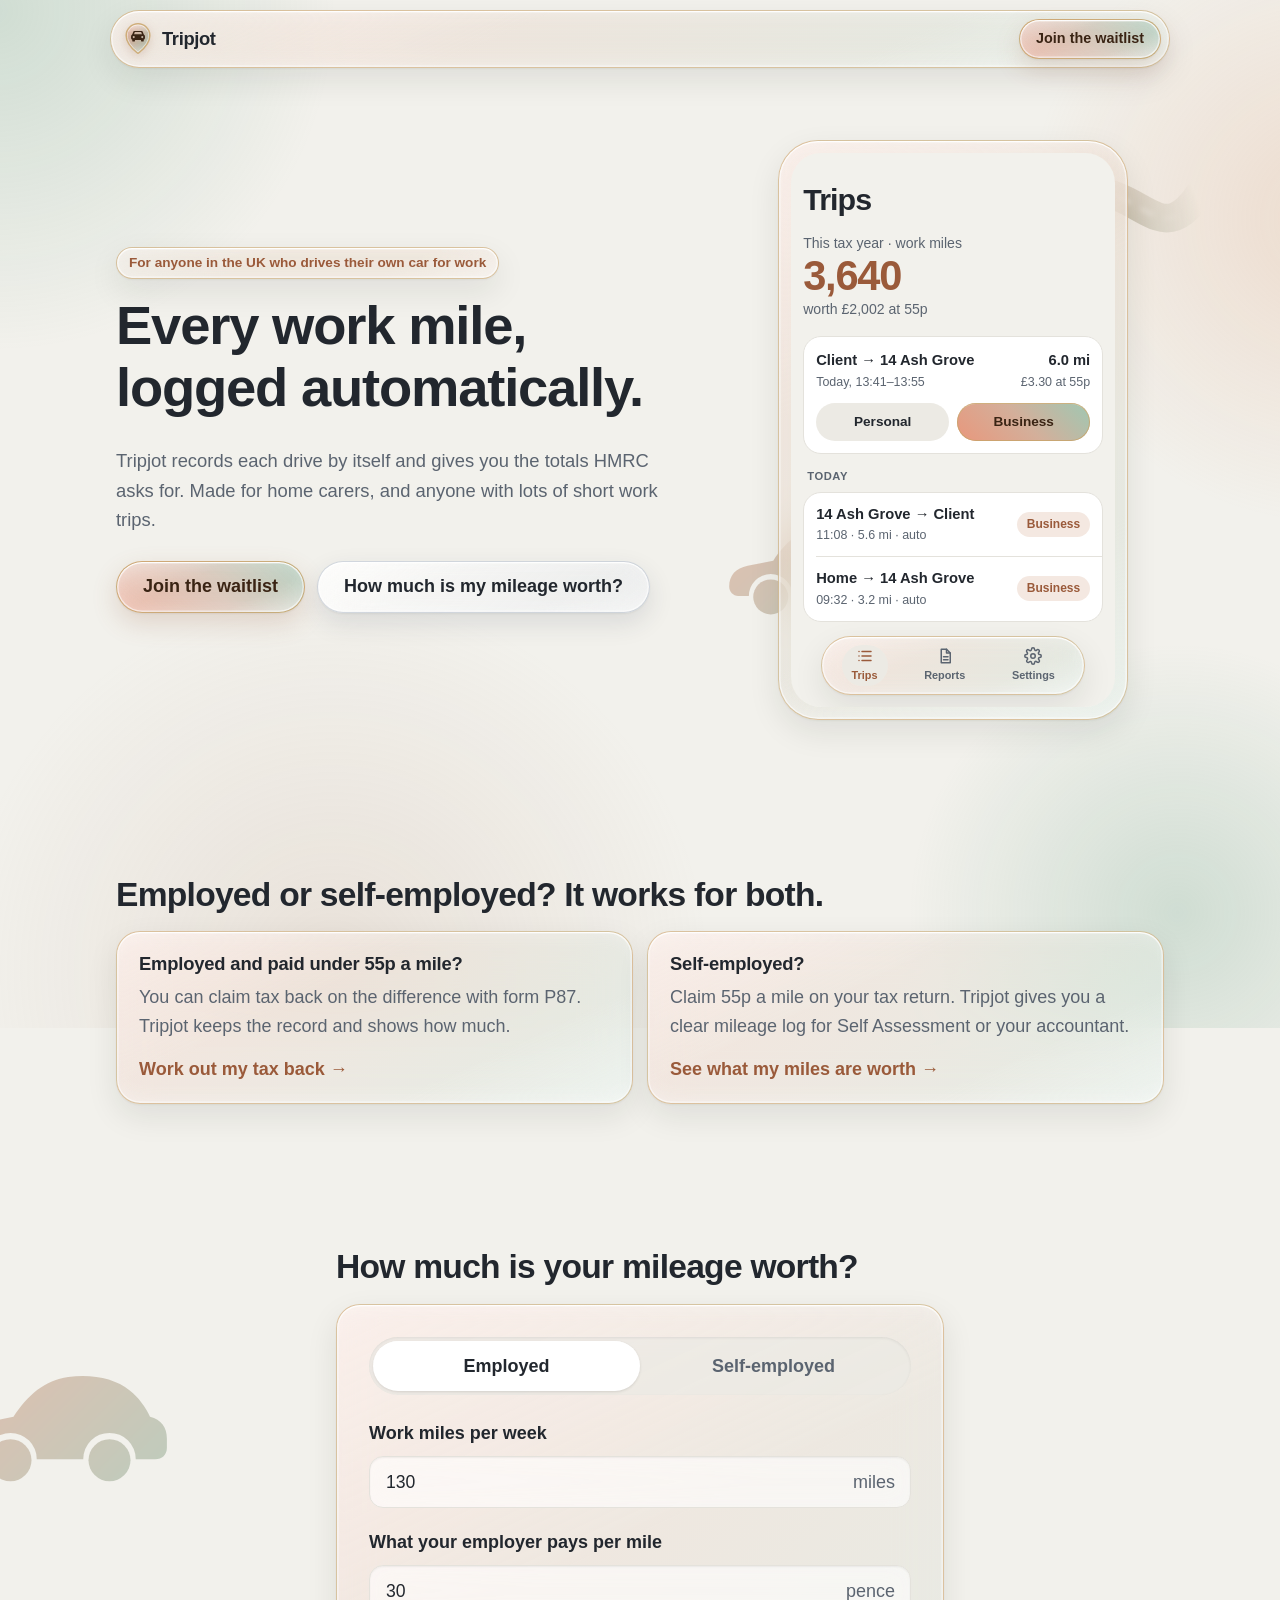
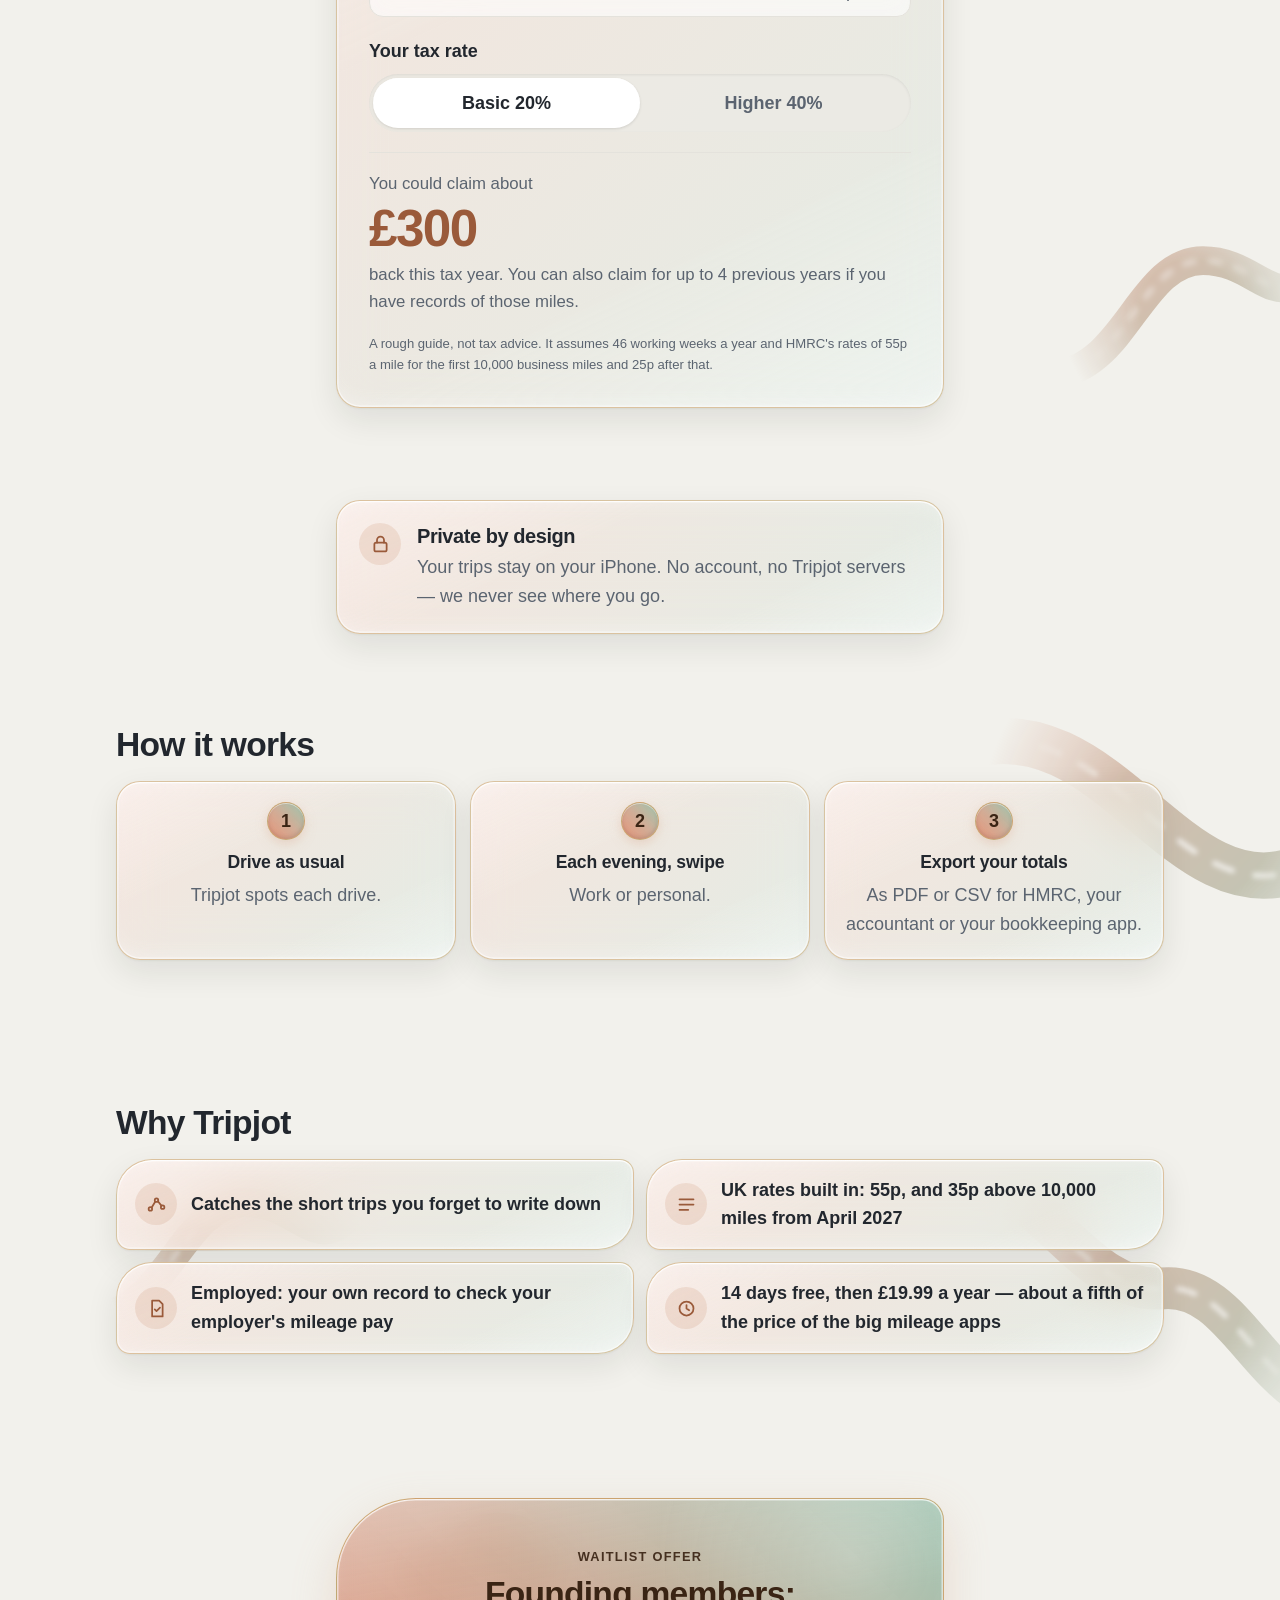
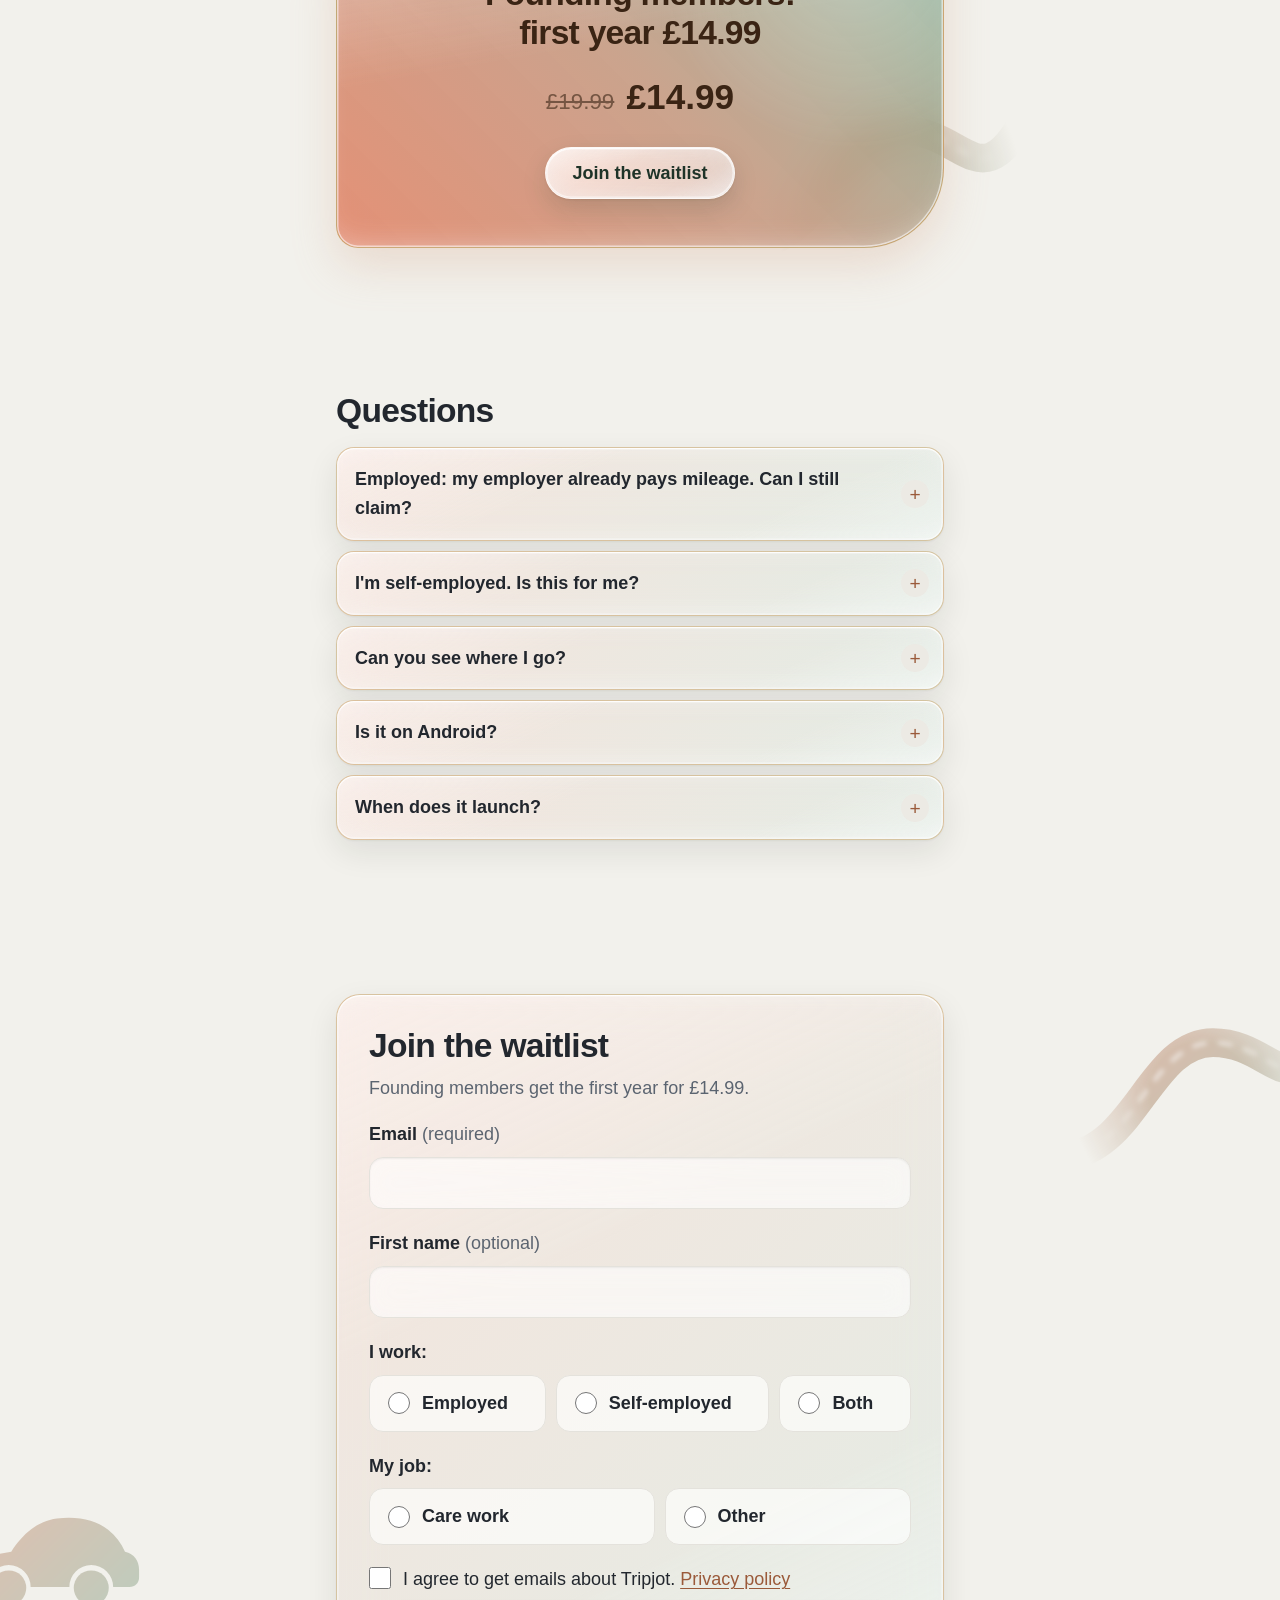
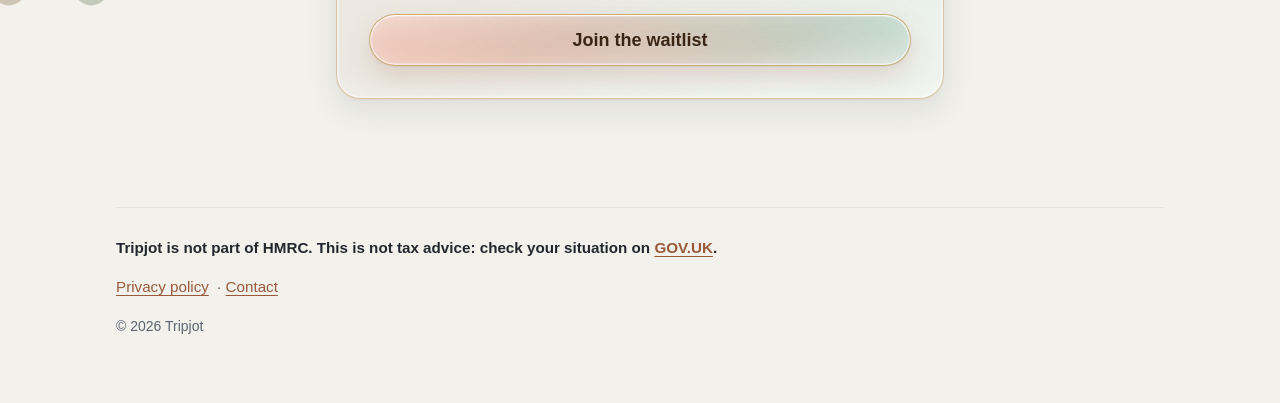
==== commit 082fb4d7: "Broader copy: for anyone who drives for work; employed/self-employed paths and calculator tab; priva" ====
--- a/website/public/index.html
+++ b/website/public/index.html
@@ -3,23 +3,35 @@
 <head>
   <meta charset="utf-8">
   <meta name="viewport" content="width=device-width, initial-scale=1, viewport-fit=cover">
-  <title>Tripjot – mileage tax back for home carers</title>
-  <meta name="description" content="Paid less than 55p a mile? Tripjot records every work drive on your rounds automatically and gives you the totals HMRC asks for. Built for home carers in the UK.">
-  <meta property="og:title" content="Paid less than 55p a mile? Get the tax back.">
-  <meta property="og:description" content="Tripjot records every work drive on your rounds automatically. Built for home carers in the UK. Join the waitlist.">
+  <title>Tripjot – automatic mileage log for work drives in the UK</title>
+  <meta name="description" content="Tripjot records every work drive on your iPhone and gives you HMRC-ready totals. For carers and anyone who uses their own car for work.">
+  <meta property="og:title" content="Every work mile, logged automatically.">
+  <meta property="og:description" content="Tripjot records every work drive on your iPhone and gives you HMRC-ready totals. For carers and anyone who uses their own car for work. Join the waitlist.">
   <meta property="og:type" content="website">
   <meta property="og:site_name" content="Tripjot">
   <meta property="og:url" content="https://tripjot.app/">
   <meta property="og:image" content="https://tripjot.app/og-image.png">
   <meta property="og:image:width" content="1200">
   <meta property="og:image:height" content="630">
-  <meta property="og:image:alt" content="Tripjot: paid less than 55p a mile? Get the tax back.">
+  <meta property="og:image:alt" content="Tripjot: every work mile, logged automatically.">
   <meta property="og:locale" content="en_GB">
   <meta name="twitter:card" content="summary_large_image">
   <meta name="color-scheme" content="light dark">
   <meta name="theme-color" content="#f2f1ec">
   <link rel="canonical" href="https://tripjot.app/">
   <link rel="icon" href="favicon-copper.svg" type="image/svg+xml">
+  <link rel="icon" href="favicon.ico" sizes="16x16 32x32 48x48">
+  <link rel="icon" href="icon-192.png" type="image/png" sizes="192x192">
+  <link rel="apple-touch-icon" href="apple-touch-icon.png">
+  <script type="application/ld+json">
+  {
+    "@context": "https://schema.org",
+    "@graph": [
+      { "@type": "WebSite", "@id": "https://tripjot.app/#website", "name": "Tripjot", "alternateName": ["Tripjot app", "tripjot.app"], "url": "https://tripjot.app/" },
+      { "@type": "Organization", "@id": "https://tripjot.app/#org", "name": "Tripjot", "url": "https://tripjot.app/", "logo": "https://tripjot.app/icon-512.png", "email": "hellotripjot@gmail.com" }
+    ]
+  }
+  </script>
   <link rel="stylesheet" href="styles.css">
   <script src="theme.js"></script>
   <script defer src="https://cloud.umami.is/script.js" data-website-id="fa9ec1e7-fa1b-4f65-b06d-aec7f8051160" data-domains="tripjot.app"></script>
@@ -40,12 +52,12 @@
     <section class="hero">
       <div class="wrap hero-grid">
         <div class="hero-text">
-          <p class="chip chip-glass eyebrow">For home carers in the UK</p>
-          <h1>Paid less than 55p a mile? Get the tax back.</h1>
-          <p class="lead">Tripjot records every work drive on your rounds automatically and gives you the totals HMRC asks for. No more mileage notebooks.</p>
+          <p class="chip chip-glass eyebrow">For anyone in the UK who drives their own car for work</p>
+          <h1>Every work mile, logged automatically.</h1>
+          <p class="lead">Tripjot records each drive by itself and gives you the totals HMRC asks for. Made for home carers, and anyone with lots of short work trips.</p>
           <div class="hero-actions">
             <a class="btn" href="#waitlist" data-track="cta_click">Join the waitlist</a>
-            <a class="btn btn-glass" href="#calculator">How much could I get back?</a>
+            <a class="btn btn-glass" href="#calculator">How much is my mileage worth?</a>
           </div>
         </div>
 
@@ -56,14 +68,14 @@
             <div class="app">
               <div class="app-head">
                 <div class="app-title">Trips</div>
-                <div class="app-sub">This tax year · tax back so far</div>
-                <div class="app-big">£182</div>
-                <div class="app-sub">3,640 work miles · agency paid 30p</div>
+                <div class="app-sub">This tax year · work miles</div>
+                <div class="app-big">3,640</div>
+                <div class="app-sub">worth £2,002 at 55p</div>
               </div>
               <div class="app-card app-review">
                 <div class="app-row">
                   <div><b>Client → 14 Ash Grove</b><small>Today, 13:41–13:55</small></div>
-                  <div class="r"><b>6.0 mi</b><small>£0.30 tax back</small></div>
+                  <div class="r"><b>6.0 mi</b><small>£3.30 at 55p</small></div>
                 </div>
                 <div class="app-pills"><span class="app-pill">Personal</span><span class="app-pill biz">Business</span></div>
               </div>
@@ -83,13 +95,41 @@
       </div>
     </section>
 
-    <!-- 2. Calculator -->
+    <!-- 2. Two paths -->
+    <section class="section" id="paths">
+      <div class="wrap">
+        <h2>Employed or self-employed? It works for both.</h2>
+        <div class="paths">
+          <div class="card path">
+            <h3>Employed and paid under 55p a mile?</h3>
+            <p>You can claim tax back on the difference with form P87. Tripjot keeps the record and shows how much.</p>
+            <a class="path-link" href="#calculator" data-calc-mode="employed">Work out my tax back <span aria-hidden="true">→</span></a>
+          </div>
+          <div class="card path">
+            <h3>Self-employed?</h3>
+            <p>Claim 55p a mile on your tax return. Tripjot gives you a clear mileage log for Self Assessment or your accountant.</p>
+            <a class="path-link" href="#calculator" data-calc-mode="self">See what my miles are worth <span aria-hidden="true">→</span></a>
+          </div>
+        </div>
+      </div>
+    </section>
+
+    <!-- 3. Calculator -->
     <section class="section" id="calculator">
       <div class="orb orb-solid-b" aria-hidden="true" style="width:240px; left:-60px; top:120px"></div>
       <div class="orb orb-solid-a" aria-hidden="true" style="width:200px; right:-40px; bottom:40px"></div>
       <div class="wrap narrow">
-        <h2>How much tax could you get back?</h2>
+        <h2>How much is your mileage worth?</h2>
         <form class="calc card" id="calc" novalidate>
+          <fieldset class="field">
+            <legend class="sr-only">I work</legend>
+            <div class="seg seg-mode">
+              <input type="radio" id="mode-employed" name="mode" value="employed" checked>
+              <label for="mode-employed">Employed</label>
+              <input type="radio" id="mode-self" name="mode" value="self">
+              <label for="mode-self">Self-employed</label>
+            </div>
+          </fieldset>
           <div class="field">
             <label for="miles">Work miles per week</label>
             <div class="input-unit">
@@ -97,7 +137,7 @@
               <span class="unit">miles</span>
             </div>
           </div>
-          <div class="field">
+          <div class="field" id="pence-field">
             <label for="pence">What your employer pays per mile</label>
             <div class="input-unit">
               <input id="pence" name="pence" type="number" inputmode="decimal" min="0" max="100" step="1" value="30">
@@ -117,13 +157,31 @@
           <div class="result" aria-live="polite">
             <p class="result-main" id="calc-result">You could claim about <strong>£300</strong> back this tax year. You can also claim for up to 4 previous years if you have records of those miles.</p>
             <p class="result-none" id="calc-none" hidden>At 55p a mile or more, there is no gap to claim tax back on.</p>
-          </div>
-          <p class="fineprint">A rough guide, not tax advice. It assumes 46 working weeks a year and HMRC's rates of 55p a mile for the first 10,000 business miles and <span id="over-rate">25p</span> after that.</p>
+            <div id="calc-self" hidden>
+              <p class="result-main">Your miles are worth about <strong id="self-claim">£3,290</strong> off your profit this tax year — about <b class="num" id="self-tax">£660</b> less income tax.</p>
+              <p class="result-note">Short trips add up: missing just 10 miles a week costs you about £250 of claim a year.</p>
+            </div>
+          </div>
+          <p class="fineprint" id="fine-employed">A rough guide, not tax advice. It assumes 46 working weeks a year and HMRC's rates of 55p a mile for the first 10,000 business miles and <span class="over-rate">25p</span> after that.</p>
+          <p class="fineprint" id="fine-self" hidden>A rough guide, not tax advice. Uses HMRC's simplified expenses mileage rates: 55p a mile for the first 10,000 business miles and <span class="over-rate">25p</span> after that, over 46 working weeks. You may also pay less National Insurance.</p>
         </form>
       </div>
     </section>
 
-    <!-- 3. How it works -->
+    <!-- 4. Private by design -->
+    <section class="section section-tight" id="private">
+      <div class="wrap narrow">
+        <div class="card private">
+          <span class="why-icon" aria-hidden="true"><svg viewBox="0 0 24 24"><rect x="5" y="11" width="14" height="10" rx="2"/><path d="M8 11V8a4 4 0 0 1 8 0v3"/></svg></span>
+          <div>
+            <h2>Private by design</h2>
+            <p>Your trips stay on your iPhone. No account, no Tripjot servers — we never see where you go.</p>
+          </div>
+        </div>
+      </div>
+    </section>
+
+    <!-- 5. How it works -->
     <section class="section" id="how">
       <div class="orb orb-a" aria-hidden="true" style="width:420px; right:-120px; top:-40px"></div>
       <div class="wrap">
@@ -142,7 +200,7 @@
           <li>
             <span class="step-num">3</span>
             <h3>Export your totals</h3>
-            <p>As PDF or CSV for HMRC.</p>
+            <p>As PDF or CSV for HMRC, your accountant or your bookkeeping app.</p>
           </li>
         </ol>
       </div>
@@ -157,16 +215,16 @@
         <ul class="why">
           <li><span class="why-icon" aria-hidden="true">
             <svg viewBox="0 0 24 24"><circle cx="5" cy="17" r="2"/><circle cx="12" cy="7" r="2"/><circle cx="19" cy="15" r="2"/><path d="M6.5 15.5 10.5 8.8M13.6 8.3l4 5"/></svg></span>
-            <p>Made for rounds with many short visits</p></li>
+            <p>Catches the short trips you forget to write down</p></li>
           <li><span class="why-icon" aria-hidden="true">
             <svg viewBox="0 0 24 24"><path d="M4 6h16M4 12h16M4 18h10"/></svg></span>
             <p>UK rates built in: 55p, and 35p above 10,000 miles from April 2027</p></li>
           <li><span class="why-icon" aria-hidden="true">
             <svg viewBox="0 0 24 24"><path d="M7 3h8l4 4v14H7z"/><path d="M10 13l2 2 4-4"/></svg></span>
-            <p>Your own record to check your agency's app</p></li>
+            <p>Employed: your own record to check your employer's mileage pay</p></li>
           <li><span class="why-icon" aria-hidden="true">
             <svg viewBox="0 0 24 24"><circle cx="12" cy="12" r="8"/><path d="M12 8v4l3 2"/></svg></span>
-            <p>14 days free, then £19.99 a year — no surprise price rises</p></li>
+            <p>14 days free, then £19.99 a year — about a fifth of the price of the big mileage apps</p></li>
         </ul>
       </div>
     </section>
@@ -191,8 +249,16 @@
         <h2>Questions</h2>
         <div class="faq">
           <details>
-            <summary>My employer already pays mileage. Can I still claim?</summary>
+            <summary>Employed: my employer already pays mileage. Can I still claim?</summary>
             <p>Yes, if they pay less than 55p a mile, you can claim tax relief on the difference.</p>
+          </details>
+          <details>
+            <summary>I'm self-employed. Is this for me?</summary>
+            <p>Yes. If you use HMRC's mileage rate on your tax return, you need a record of your business miles. Tripjot keeps it for you.</p>
+          </details>
+          <details>
+            <summary>Can you see where I go?</summary>
+            <p>No. Your trips are stored only on your iPhone. There is no account and we have no servers that receive your locations.</p>
           </details>
           <details>
             <summary>Is it on Android?</summary>
@@ -229,13 +295,21 @@
               <input id="first_name" name="first_name" type="text" autocomplete="given-name">
             </div>
             <fieldset class="field">
-              <legend>I am a:</legend>
+              <legend>I work:</legend>
               <div class="choices">
-                <label class="choice"><input type="radio" name="role" value="home_carer" required> <span>Home carer</span></label>
-                <label class="choice"><input type="radio" name="role" value="self_employed"> <span>Self-employed</span></label>
-                <label class="choice"><input type="radio" name="role" value="other"> <span>Other</span></label>
-              </div>
-              <p class="error" id="role-error" hidden>Please choose one option.</p>
+                <label class="choice"><input type="radio" name="work_type" value="employed" required> <span>Employed</span></label>
+                <label class="choice"><input type="radio" name="work_type" value="self_employed"> <span>Self-employed</span></label>
+                <label class="choice"><input type="radio" name="work_type" value="both"> <span>Both</span></label>
+              </div>
+              <p class="error" id="work_type-error" hidden>Please choose one option.</p>
+            </fieldset>
+            <fieldset class="field">
+              <legend>My job:</legend>
+              <div class="choices">
+                <label class="choice"><input type="radio" name="job" value="care" required> <span>Care work</span></label>
+                <label class="choice"><input type="radio" name="job" value="other"> <span>Other</span></label>
+              </div>
+              <p class="error" id="job-error" hidden>Please choose one option.</p>
             </fieldset>
             <div class="field consent">
               <label class="check">
--- a/website/public/styles.css
+++ b/website/public/styles.css
@@ -726,3 +726,21 @@
 
 /* Theme and colour switches are hidden for now (the site uses Auto theme + Copper) */
 .theme-row[hidden] { display: none !important; }
+
+/* ---------- Broader copy (18.11.2026): two paths, calculator tabs, privacy card ---------- */
+.sr-only { position: absolute; width: 1px; height: 1px; padding: 0; margin: -1px; overflow: hidden; clip: rect(0 0 0 0); white-space: nowrap; border: 0; }
+.paths { display: grid; gap: 14px; }
+@media (min-width: 720px) { .paths { grid-template-columns: 1fr 1fr; } }
+.path { display: flex; flex-direction: column; gap: 8px; padding: 22px 22px 20px; }
+.path h3 { margin: 0; font-size: 1.15rem; }
+.path p { margin: 0; color: var(--muted); }
+.path-link { margin-top: auto; padding-top: 6px; font-weight: 700; color: var(--accent-ink); text-decoration: none; }
+.path-link:hover { text-decoration: underline; }
+.seg-mode { margin-bottom: 4px; }
+#calc-self .result-main strong { margin-bottom: 4px; }
+#self-tax { color: var(--ink); white-space: nowrap; }
+.result-note { margin: 10px 0 0; font-size: .95rem; color: var(--muted); }
+.section-tight { padding: 20px 0; }
+.private { display: flex; gap: 16px; align-items: flex-start; padding: 22px 22px; }
+.private h2 { font-size: 1.25rem; margin: 2px 0 6px; }
+.private p { margin: 0; color: var(--muted); }
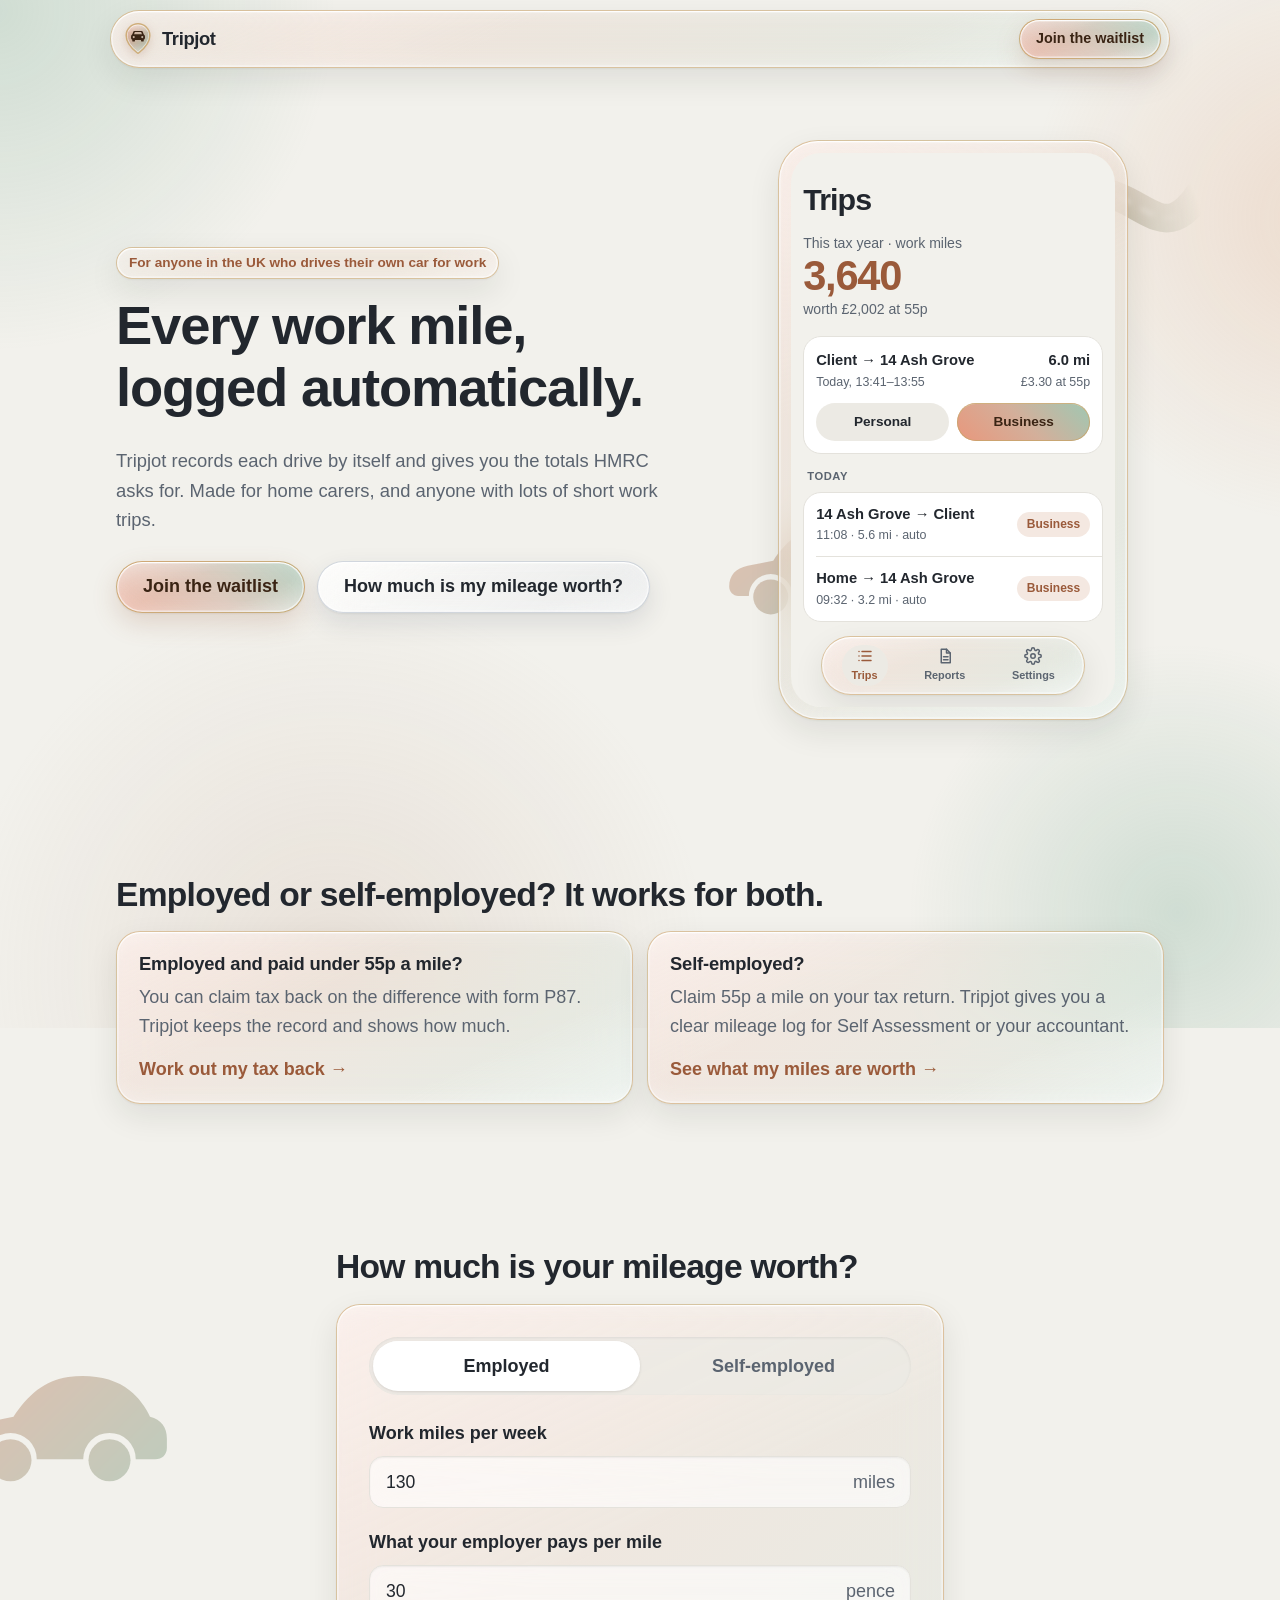
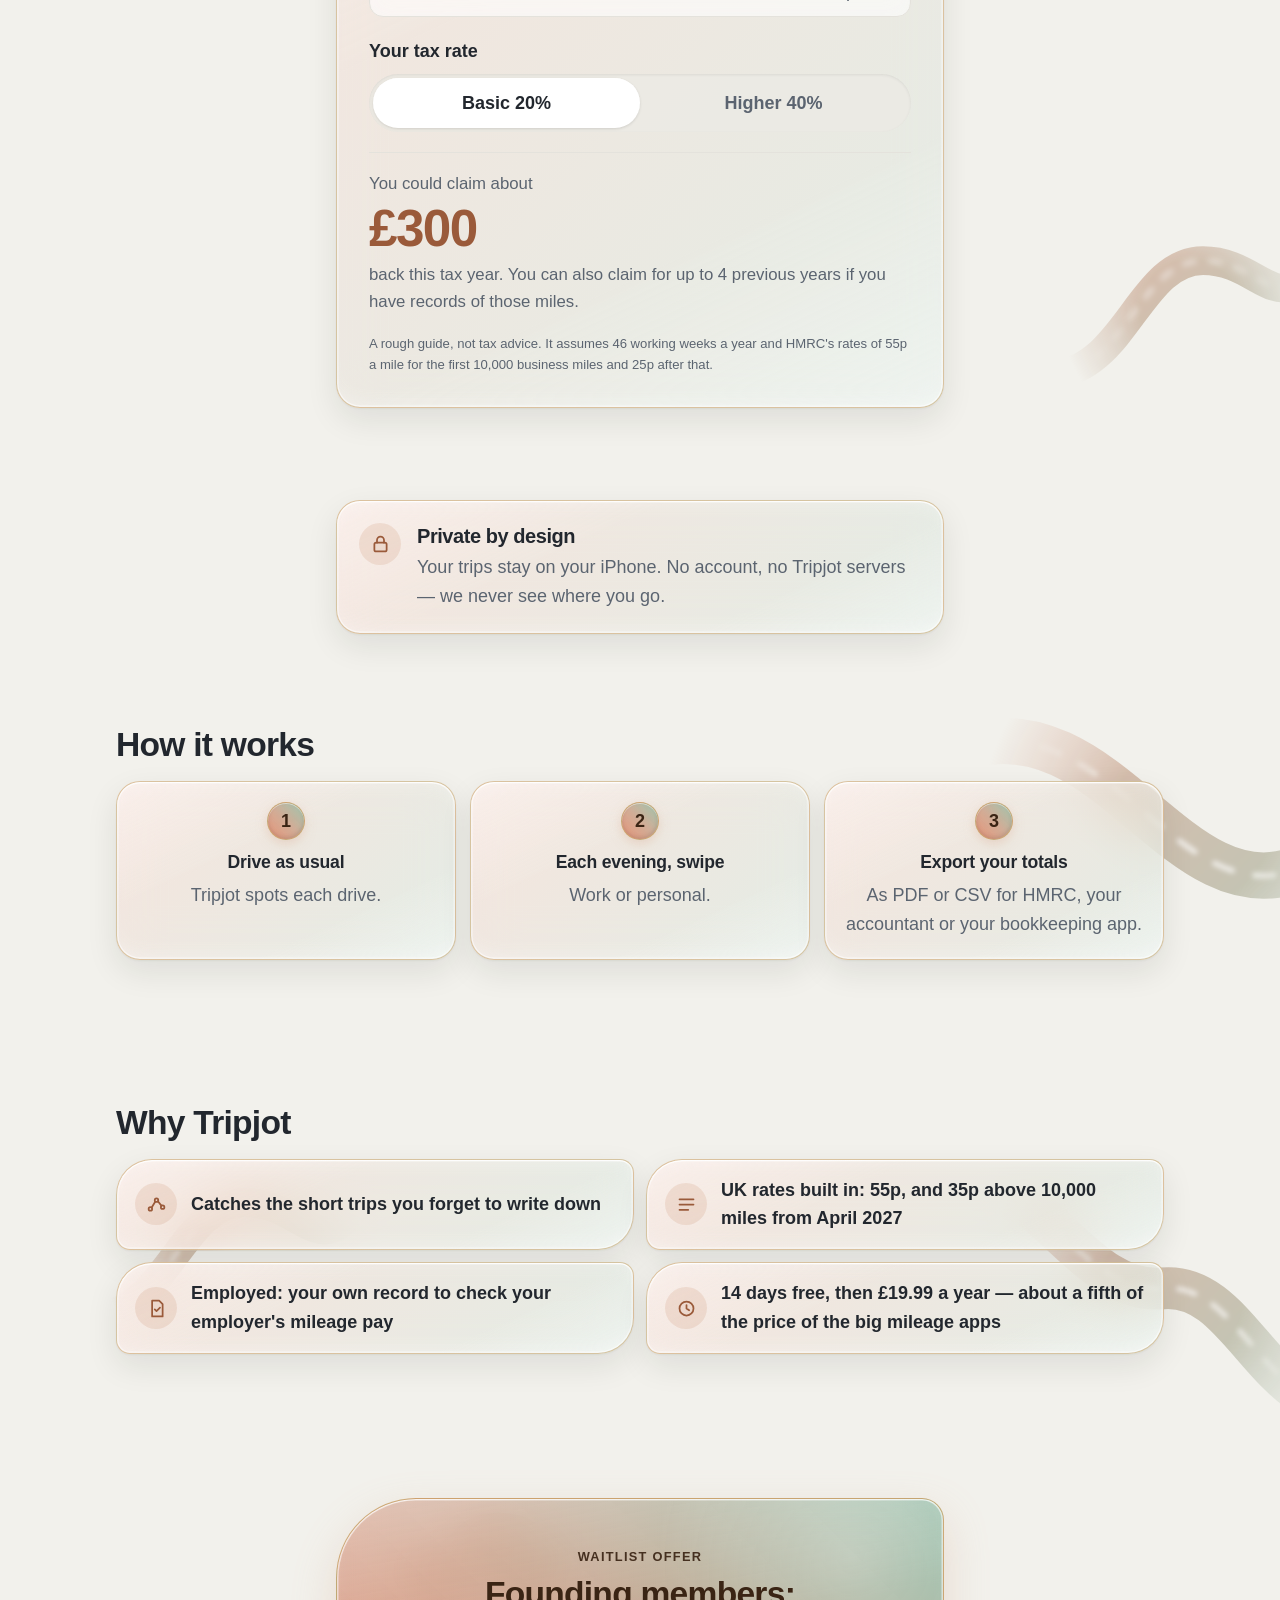
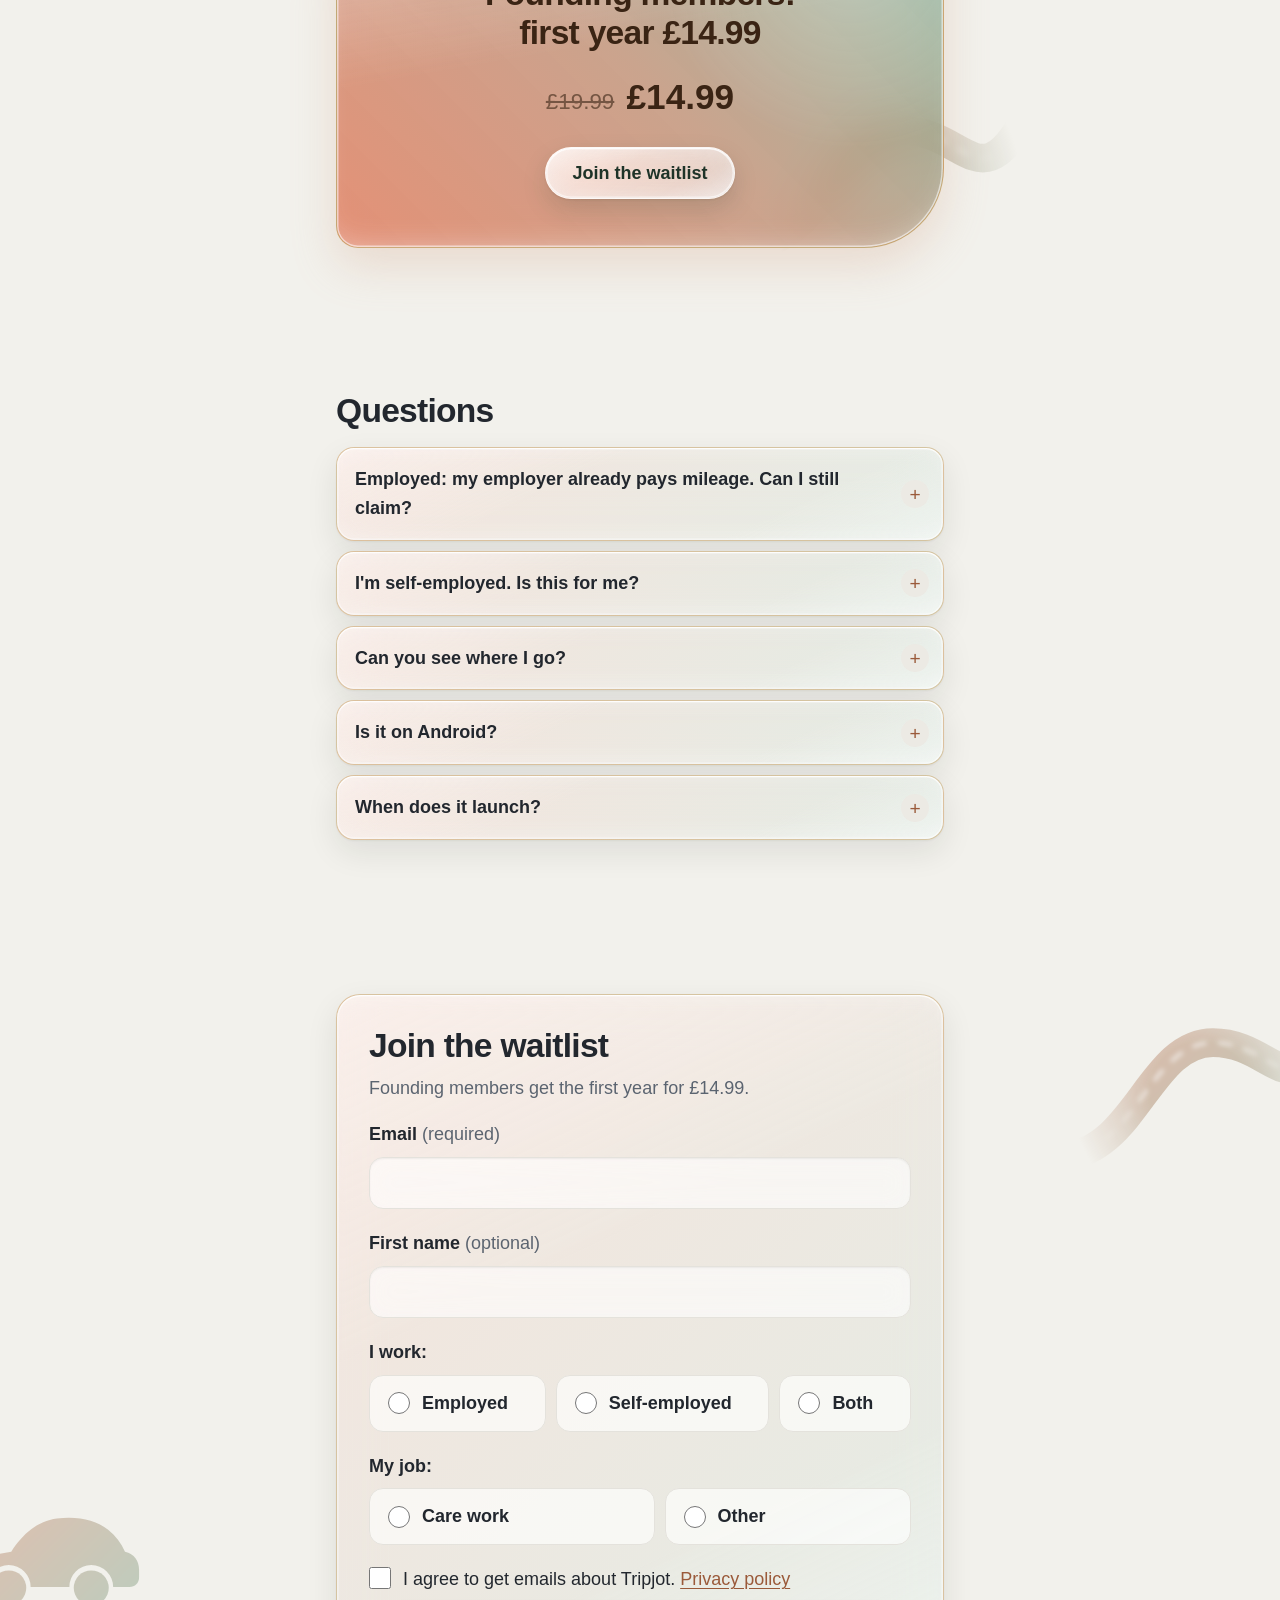
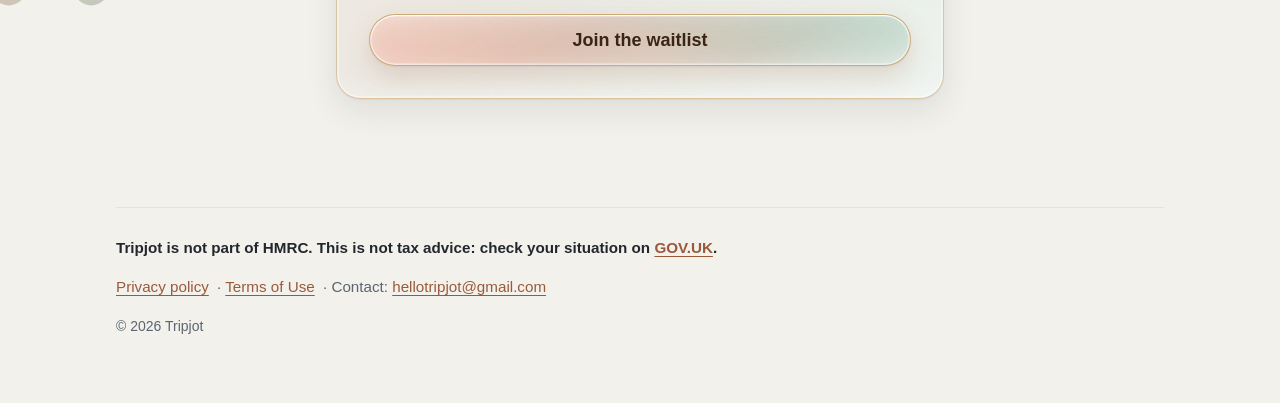
==== commit 8005d997: "App Store review: Terms of Use (Apple EULA) and visible contact email in footers; Subscriptions in p" ====
--- a/website/public/index.html
+++ b/website/public/index.html
@@ -43,7 +43,7 @@
         <svg class="logo-mark" viewBox="0 0 64 64" aria-hidden="true"><defs><clipPath id="lgClip"><path d="M32 5C20.4 5 11 14.2 11 25.6c0 14.6 16.4 28.4 19.4 30.8a2.5 2.5 0 0 0 3.2 0C36.6 54 53 40.2 53 25.6 53 14.2 43.6 5 32 5z"/></clipPath><mask id="lgCar" maskUnits="userSpaceOnUse" x="0" y="0" width="64" height="64"><path fill="#fff" d="M25.6 17.6h12.8a2.2 2.2 0 0 1 2 1.4l2.2 5.8H21.4l2.2-5.8a2.2 2.2 0 0 1 2-1.4z"/><rect fill="#fff" x="19.6" y="24" width="24.8" height="9.6" rx="3.2"/><rect fill="#fff" x="21.8" y="32" width="4.8" height="4.4" rx="1.5"/><rect fill="#fff" x="37.4" y="32" width="4.8" height="4.4" rx="1.5"/><path fill="#000" d="M26.4 19.6h11.2l1.5 3.8H24.9z"/><circle fill="#000" cx="24.4" cy="28.6" r="1.9"/><circle fill="#000" cx="39.6" cy="28.6" r="1.9"/></mask><linearGradient id="lgTint" x1="0" y1="0" x2="1" y2="1"><stop offset="0" class="lg-a"/><stop offset="1" class="lg-b"/></linearGradient><linearGradient id="lgSheen" x1="0" y1="0" x2="1" y2="1"><stop offset="0" class="lg-s"/><stop offset=".38" class="lg-0"/><stop offset=".72" class="lg-0"/><stop offset="1" class="lg-s"/></linearGradient><linearGradient id="lgGlowT" x1="0" y1="0" x2="0" y2="1"><stop offset="0" class="lg-g"/><stop offset="1" class="lg-0"/></linearGradient><linearGradient id="lgGlowB" x1="0" y1="1" x2="0" y2="0"><stop offset="0" class="lg-g"/><stop offset="1" class="lg-0"/></linearGradient></defs><path class="lg-base" d="M32 5C20.4 5 11 14.2 11 25.6c0 14.6 16.4 28.4 19.4 30.8a2.5 2.5 0 0 0 3.2 0C36.6 54 53 40.2 53 25.6 53 14.2 43.6 5 32 5z"/><path d="M32 5C20.4 5 11 14.2 11 25.6c0 14.6 16.4 28.4 19.4 30.8a2.5 2.5 0 0 0 3.2 0C36.6 54 53 40.2 53 25.6 53 14.2 43.6 5 32 5z" fill="url(#lgTint)"/><g clip-path="url(#lgClip)"><rect width="64" height="64" fill="url(#lgSheen)" opacity=".7"/><rect y="5" width="64" height="16" fill="url(#lgGlowT)"/><rect y="40" width="64" height="18" fill="url(#lgGlowB)" opacity=".7"/><path class="lg-in" d="M32 5C20.4 5 11 14.2 11 25.6c0 14.6 16.4 28.4 19.4 30.8a2.5 2.5 0 0 0 3.2 0C36.6 54 53 40.2 53 25.6 53 14.2 43.6 5 32 5z" fill="none" stroke-width="3" vector-effect="non-scaling-stroke"/></g><path class="lg-rim" d="M32 5C20.4 5 11 14.2 11 25.6c0 14.6 16.4 28.4 19.4 30.8a2.5 2.5 0 0 0 3.2 0C36.6 54 53 40.2 53 25.6 53 14.2 43.6 5 32 5z" fill="none" stroke-width="1.5" vector-effect="non-scaling-stroke"/><rect class="lg-car" width="64" height="64" mask="url(#lgCar)"/></svg>
         <span>Tripjot</span>
       </a>
-      <a class="btn btn-small" href="#waitlist" data-track="cta_click">Join the waitlist</a>
+      <a class="btn btn-small" href="#waitlist" data-track="cta_click" data-launch-text="Get the app">Join the waitlist</a>
     </div>
   </header>
 
@@ -56,7 +56,7 @@
           <h1>Every work mile, logged automatically.</h1>
           <p class="lead">Tripjot records each drive by itself and gives you the totals HMRC asks for. Made for home carers, and anyone with lots of short work trips.</p>
           <div class="hero-actions">
-            <a class="btn" href="#waitlist" data-track="cta_click">Join the waitlist</a>
+            <a class="btn" href="#waitlist" data-track="cta_click" data-launch-text="Download on the App Store">Join the waitlist</a>
             <a class="btn btn-glass" href="#calculator">How much is my mileage worth?</a>
           </div>
         </div>
@@ -230,7 +230,7 @@
     </section>
 
     <!-- 5. Founders offer -->
-    <section class="section" id="offer">
+    <section class="section" id="offer" data-prelaunch>
       <div class="orb orb-solid-b" aria-hidden="true" style="width:200px; left:calc(50% - 260px); top:20px"></div>
       <div class="orb orb-solid-a" aria-hidden="true" style="width:160px; left:calc(50% + 120px); bottom:10px"></div>
       <div class="wrap narrow">
@@ -264,16 +264,20 @@
             <summary>Is it on Android?</summary>
             <p>iPhone first.</p>
           </details>
-          <details>
+          <details data-prelaunch>
             <summary>When does it launch?</summary>
             <p>Early 2027.</p>
           </details>
+          <details data-launch hidden>
+            <summary>Where can I get it?</summary>
+            <p>On the App Store, for iPhone, in the UK. It starts with a 14-day free trial.</p>
+          </details>
         </div>
       </div>
     </section>
 
     <!-- 7. Waitlist -->
-    <section class="section" id="waitlist">
+    <section class="section" id="waitlist" data-prelaunch>
       <div class="orb orb-solid-a" aria-hidden="true" style="width:260px; right:-50px; top:40px"></div>
       <div class="orb orb-solid-b" aria-hidden="true" style="width:200px; left:-50px; bottom:120px"></div>
       <div class="wrap narrow">
@@ -314,7 +318,7 @@
             <div class="field consent">
               <label class="check">
                 <input type="checkbox" id="consent" name="consent" value="yes" required>
-                <span>I agree to get emails about Tripjot. <a href="privacy.html" target="_blank" rel="noopener">Privacy policy</a></span>
+                <span>I agree to get emails about Tripjot. <a href="privacy.html#website" target="_blank" rel="noopener">Privacy policy</a></span>
               </label>
               <p class="error" id="consent-error" hidden>Please tick the box so we can email you.</p>
             </div>
@@ -340,8 +344,9 @@
 
   <!-- Floating glass button on phones -->
   <div class="dock" id="dock">
-    <div class="dock-text"><b>£14.99</b><span>first year</span></div>
-    <a class="btn" href="#waitlist" data-track="cta_click" tabindex="-1">Join the waitlist</a>
+    <div class="dock-text" data-prelaunch><b>£14.99</b><span>first year</span></div>
+    <div class="dock-text" data-launch hidden><b>14 days</b><span>free trial</span></div>
+    <a class="btn" href="#waitlist" data-track="cta_click" data-launch-text="Get the app" tabindex="-1">Join the waitlist</a>
   </div>
 
   <!-- 8. Footer -->
@@ -366,7 +371,9 @@
         <p class="footer-links">
           <a href="privacy.html">Privacy policy</a>
           <span aria-hidden="true">·</span>
-          <a data-contact-link href="mailto:hellotripjot@gmail.com">Contact</a>
+          <a href="https://www.apple.com/legal/internet-services/itunes/dev/stdeula/" rel="noopener">Terms of Use</a>
+          <span aria-hidden="true">·</span>
+          Contact: <a data-contact-text href="mailto:hellotripjot@gmail.com">hellotripjot@gmail.com</a>
         </p>
         <p class="muted small">© 2026 Tripjot</p>
       </div>
--- a/website/public/styles.css
+++ b/website/public/styles.css
@@ -744,3 +744,6 @@
 .private { display: flex; gap: 16px; align-items: flex-start; padding: 22px 22px; }
 .private h2 { font-size: 1.25rem; margin: 2px 0 6px; }
 .private p { margin: 0; color: var(--muted); }
+
+/* Release-day switch (see config.js appStoreUrl): hidden blocks stay hidden */
+[data-prelaunch][hidden], [data-launch][hidden] { display: none !important; }
